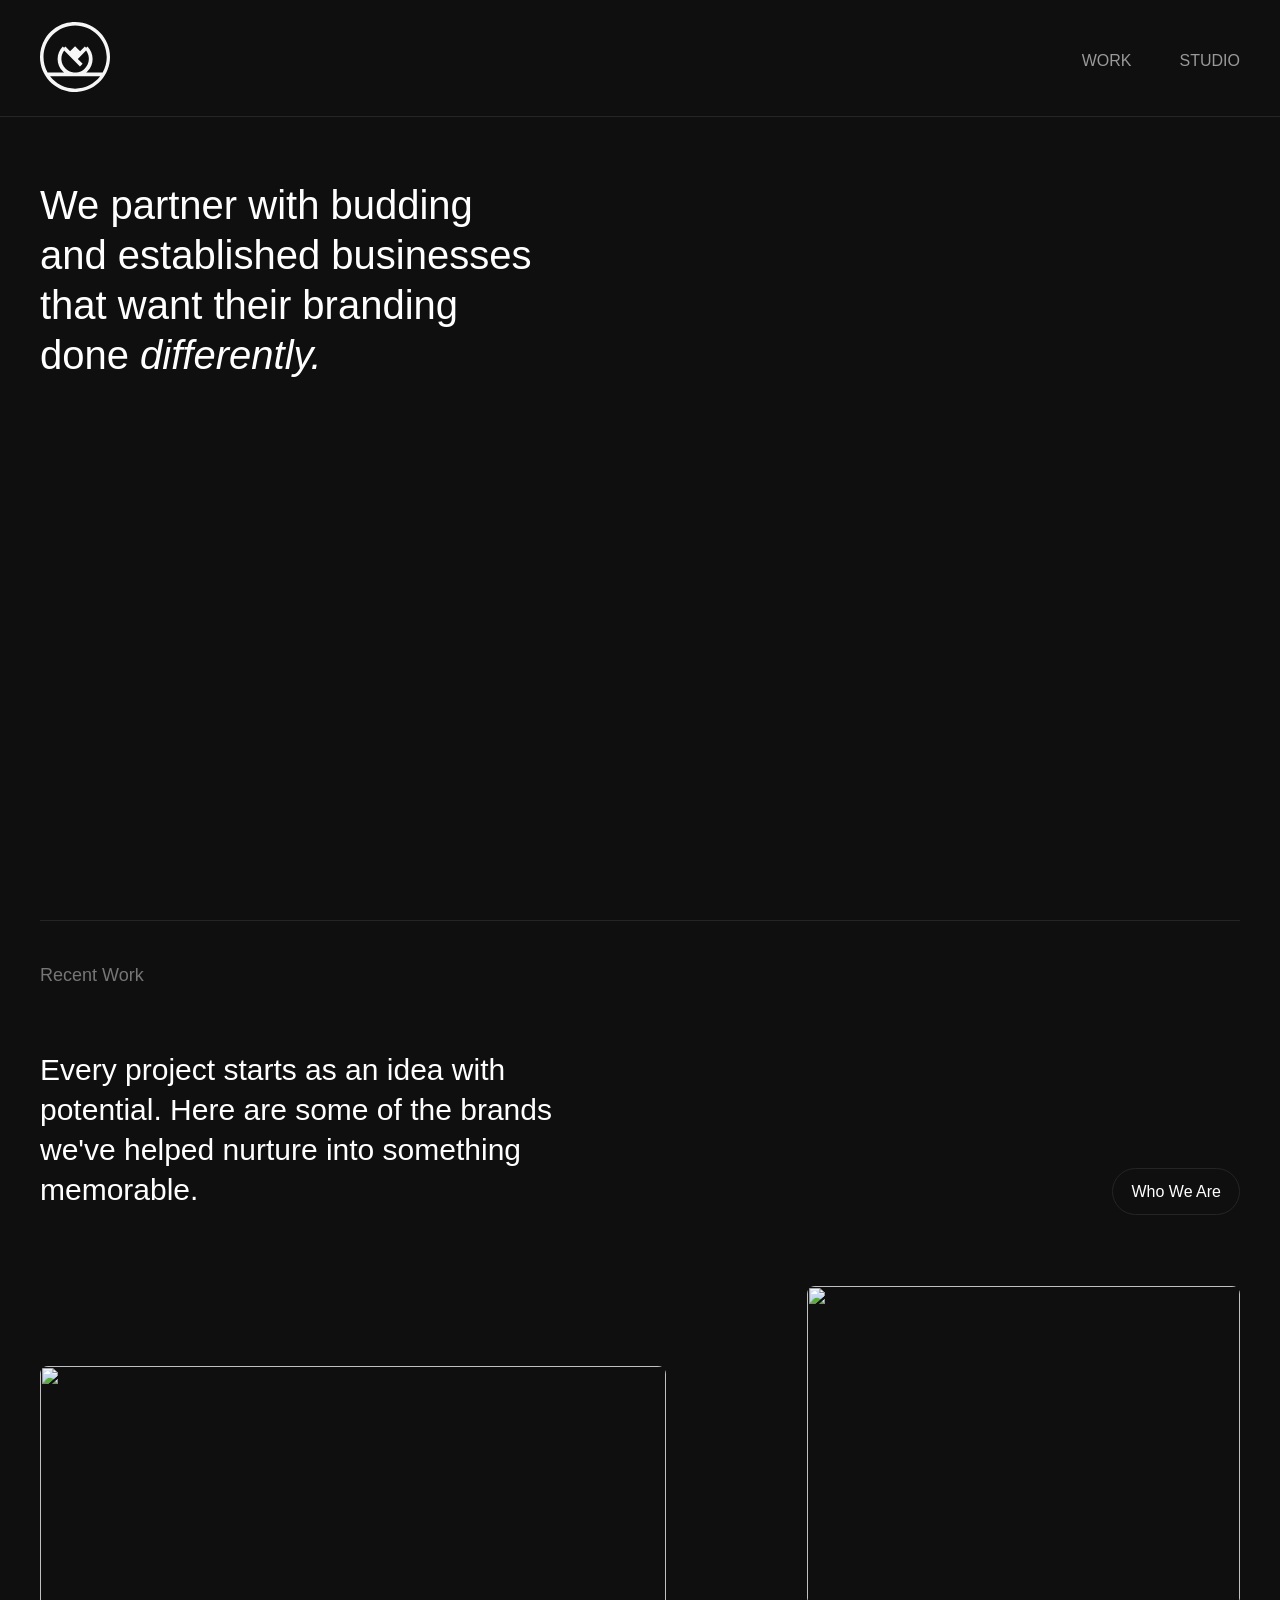
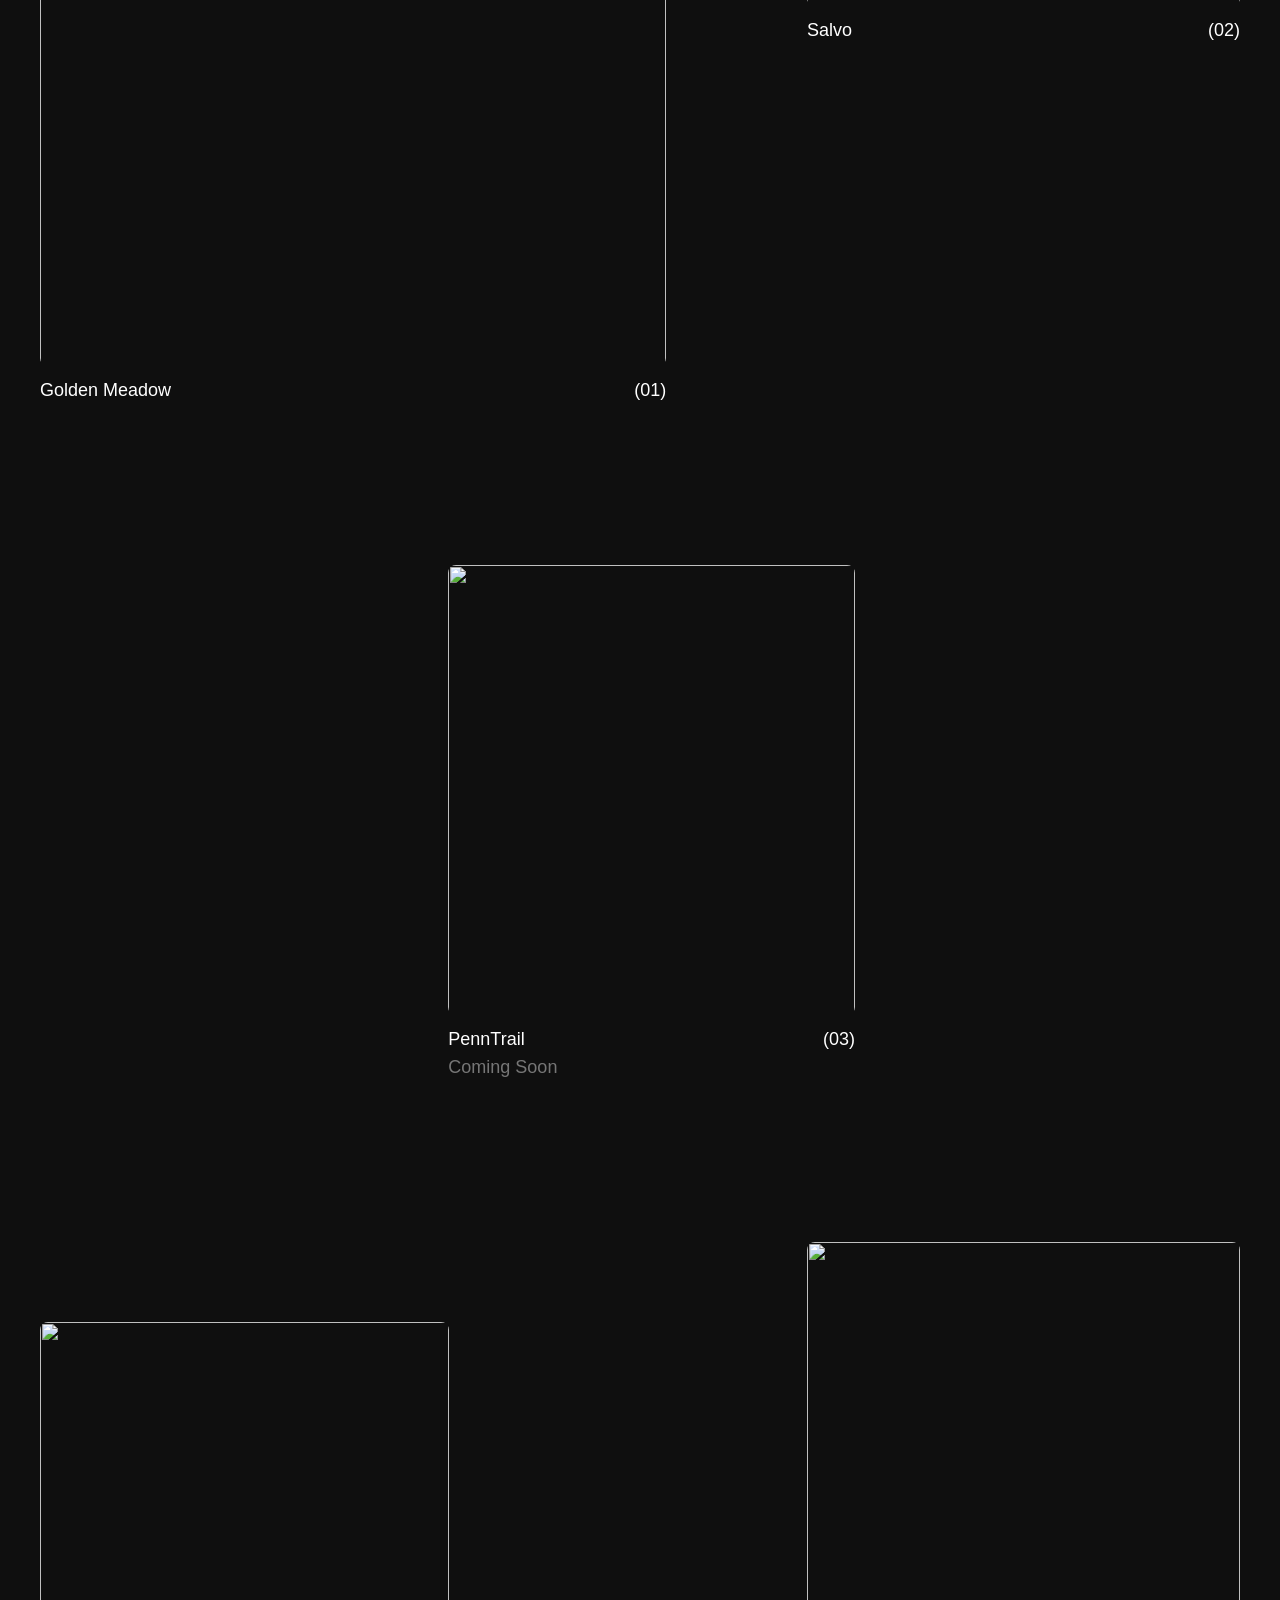
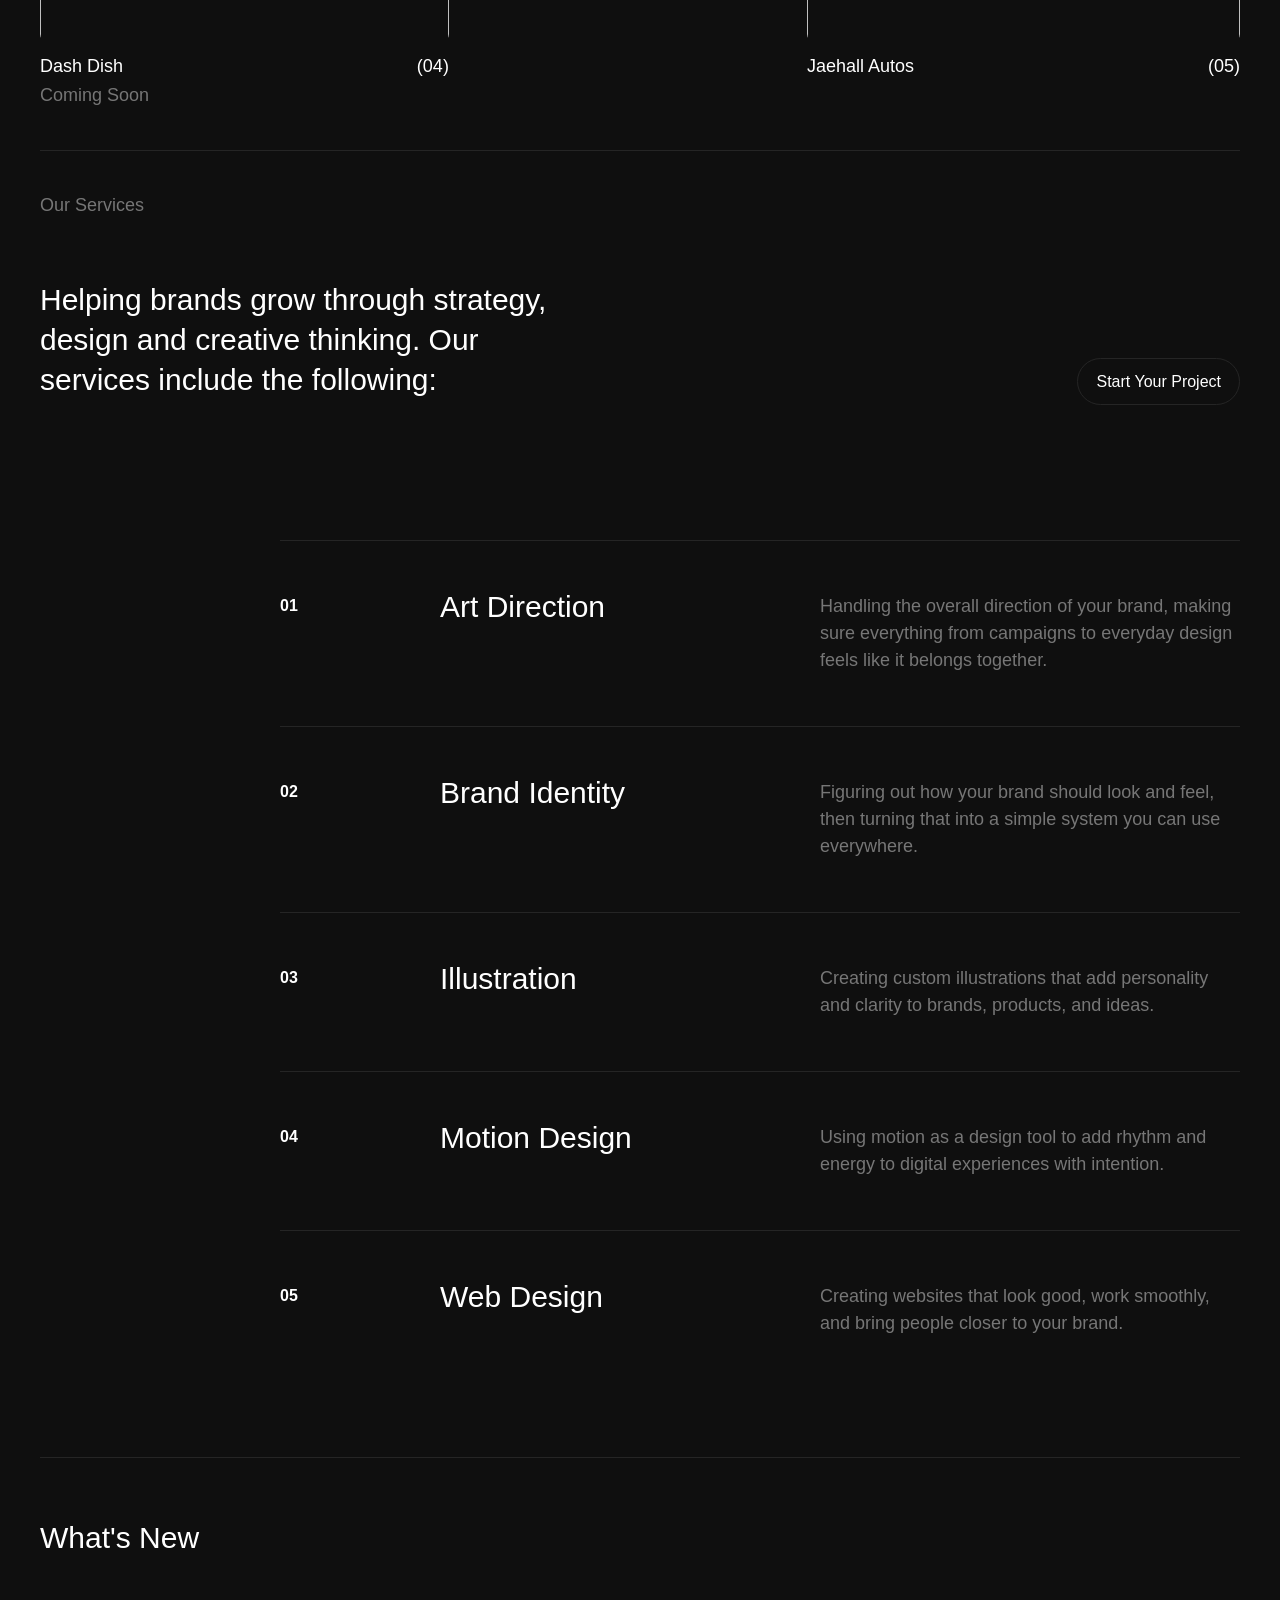
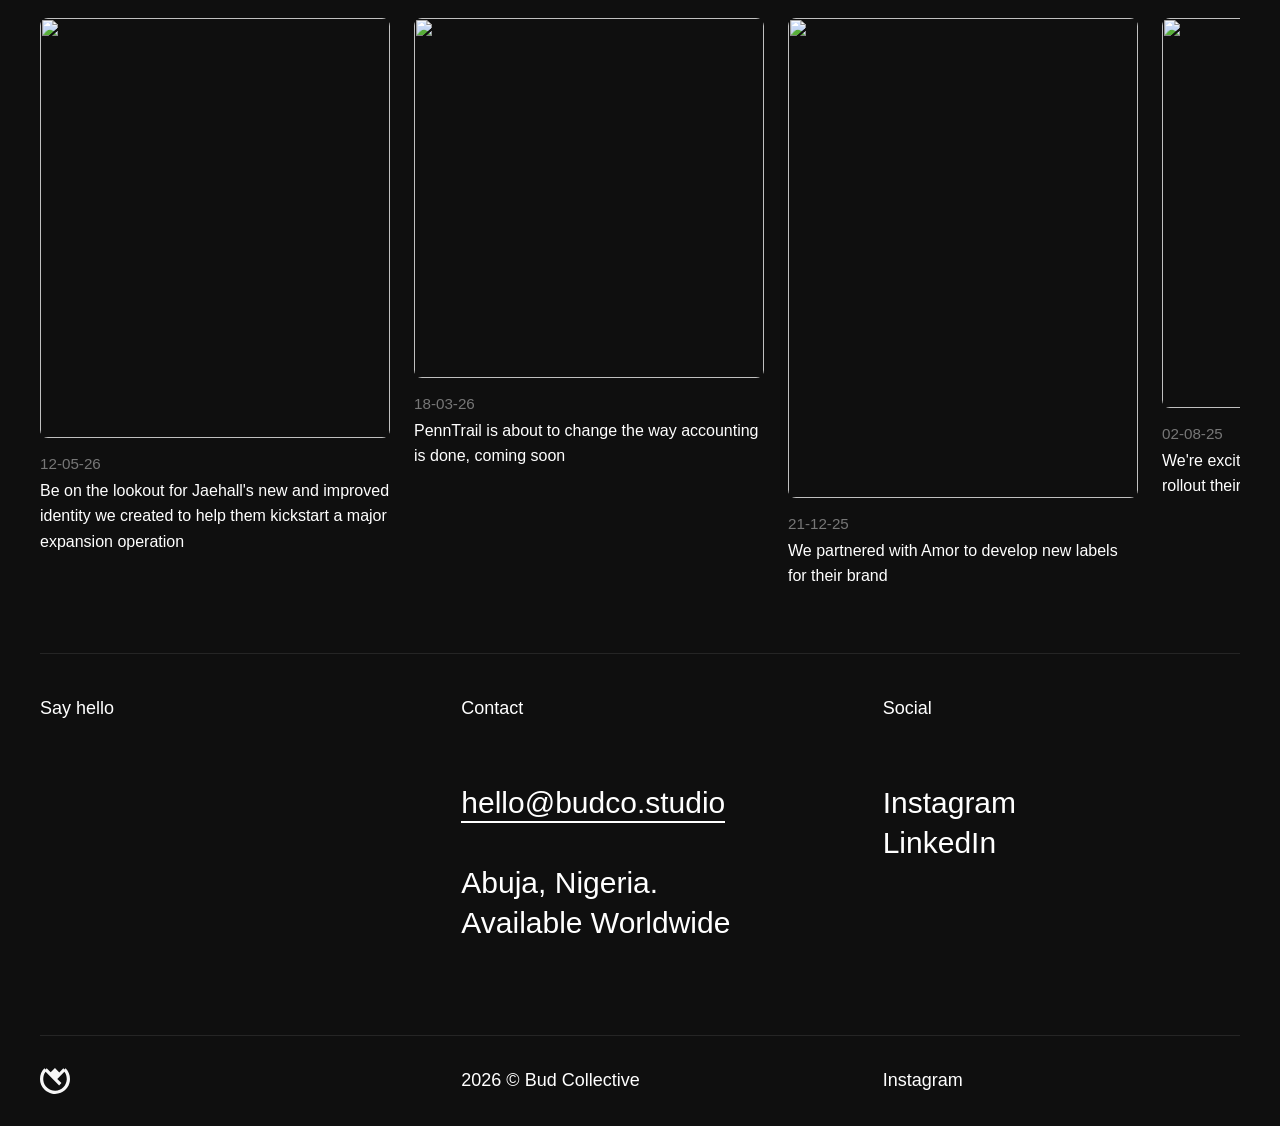
==== index.html @ fcc559c8 "Add files via upload" ====
<!DOCTYPE html>
<html lang="en">
<head>
  <meta charset="UTF-8" />
  <meta name="viewport" content="width=device-width, initial-scale=1.0"/>
  <meta name="description" content="Bud Co.™ – Helping Brands Bloom">
  <title>Bud Co.™ – Helping Brands Bloom</title>
  <link rel="icon" href="budfavicon.png" type="image/png">
  <link rel="stylesheet" href="style.css" />
</head>
<body class="dark-mode">
<div class="cursor">
  <span class="cursor-text"></span>
</div>

  <header>
  <div class="header-container fade-up">
    <a href="https://www.budco.studio" class="logo">
        <img src="budlogo.svg">
    </a>

    <nav class="nav-menu">
      <ul>
      <li><a href="https://www.budco.studio">Work</a></li>
      <li><a href="https://www.budco.studio/studio.html">Studio</a></li>
      <li class="theme"><button id="theme-toggle"></button></li>
      </ul>
    </nav>
  </div>
</header>

  <main class="container">
    <section class="hero">

<div class="hero-left">
<h1>
  <span class="line">We partner with budding</span>
  <span class="line">and established businesses</span>
  <span class="line">that want their branding</span>
  <span class="line">done <i>differently.</i></span>
</h1>
</div>

<div class="hero-right">
  <!--<p>
    Our Work
    <span class="hero-arrow">
      <img src="arrow.svg" alt="">
    </span>
  </p>-->
</div>

</section>

<section>
  <div class="herovideo">
      <video autoplay muted loop playsinline>
        <source src="videos/budwebheader.mp4" type="video/mp4">
      </video>
  </div>
</section>

<section class="divider"></section>

<section class="work">
<div class="workhero">
<div class="work-left">
<p class="subheading">Recent Work</p>
<h2>Every project starts as an idea with potential. Here are some of the brands we've helped nurture into something memorable.</h2>
</div>

<div class="work-right">
<a href="https://www.budco.studio/studio.html" class="btn">Who We Are</a>
</div>
</div>


<div class="portfolio">
  <a href="https://www.budco.studio/goldenmeadow.html" class="project large left">
    <div class="project-media">
    <img src="images/goldenmeadow.png" alt="">
    </div>
    <div class="project-meta">
      <span>Golden Meadow</span>
      <span>(01)</span>
    </div>
  </a>

  <a href="https://www.budco.studio/salvo.html" class="project small right">
    <div class="project-media">
    <img src="images/salvo.png" alt="">
    </div>
    <div class="project-meta">
      <span>Salvo</span>
      <span>(02)</span>
    </div>
  </a>

  <a href="#" class="project medium center">
    <div class="project-media">
    <img src="images/penntrail.png" alt="">
    </div>
    <div class="project-meta">
      <span>PennTrail</span>
      <span>(03)</span>
    </div>
    <div class="comingsoon">
      <span>Coming Soon</span>
    </div>
  </a>

  <a href="#" class="project small left-bottom">
    <div class="project-media">
    <img src="images/dashdish.png" alt="">
    </div>
    <div class="project-meta">
      <span>Dash Dish</span>
      <span>(04)</span>
    </div>
    <div class="comingsoon">
      <span>Coming Soon</span>
    </div>
  </a>

  <a href="https://www.budco.studio/jaehall.html" class="project medium right-bottom">
    <div class="project-media">
    <img src="images/jaehall.png" alt="">
    </div>
    <div class="project-meta">
      <span>Jaehall Autos</span>
      <span>(05)</span>
    </div>
  </a>
</div>

</section>

<section class="divider"></section>

<section>
<div class="serviceshero">
<div class="services-left">
<p class="subheading">Our Services</p>
<h2>Helping brands grow through strategy, design and creative thinking. Our services include the following:</h2>
</div>

<div class="services-right">
<a href="mailto:hello@budco.studio" class="btn">Start Your Project</a>
</div>
</div>

</section>

<section class="services">
    <div class="service-item">
        <div class="service-number">01</div>
        <h3 class="service-title">Art Direction</h3>
        <p class="service-description">
            Handling the overall direction of your brand, making sure everything from campaigns to everyday design feels like it belongs together.
        </p>
    </div>

    <div class="service-item">
        <div class="service-number">02</div>
        <h3 class="service-title">Brand Identity</h3>
        <p class="service-description">
            Figuring out how your brand should look and feel, then turning that into a simple system you can use everywhere.
        </p>
    </div>

    <div class="service-item">
        <div class="service-number">03</div>
        <h3 class="service-title">Illustration</h3>
        <p class="service-description">
            Creating custom illustrations that add personality and clarity to brands, products, and ideas.
        </p>
    </div>

    <div class="service-item">
        <div class="service-number">04</div>
        <h3 class="service-title">Motion Design</h3>
        <p class="service-description">
            Using motion as a design tool to add rhythm
            and energy to digital experiences with intention.
        </p>
    </div>

    <div class="service-item">
        <div class="service-number">05</div>
        <h3 class="service-title">Web Design</h3>
        <p class="service-description">
            Creating websites that look good, work smoothly, and bring people closer to your brand.

        </p>
    </div>
</section>

<section class="divider"></section>

<section class="carousel-section">
    <h2 class="carousel-title">What's New</h2>

    <div class="carousel-wrapper">
        <div class="carousel">

            <div class="carousel-item">
                <img src="images/jaehall.png" alt="">
                <div class="text">
                    <p class="subtitle">12-05-26</p>
                    <p class="title">Be on the lookout for Jaehall's new and improved identity we created to help them kickstart a major expansion operation</p>
                </div>
            </div>

            <div class="carousel-item">
                <img src="images/penntrail.png" alt="">
                <div class="text">
                    <p class="subtitle">18-03-26</p>
                    <p class="title">PennTrail is about to change the way accounting is done, coming soon</p>
                </div>
            </div>

            <div class="carousel-item">
                <img src="images/amor.png" alt="">
                <div class="text">
                    <p class="subtitle">21-12-25</p>
                    <p class="title">We partnered with Amor to develop new labels for their brand</p>
                </div>
            </div>

            <div class="carousel-item">
                <img src="images/dashdish2.png" alt="">
                <div class="text">
                    <p class="subtitle">02-08-25</p>
                    <p class="title">We're excited to partner with Dash Dish and rollout their fasssst new identity</p>
                </div>
            </div>

        </div>
    </div>
</section>

<section class="divider"></section>

<section>
<div class="contact">
<div class="contact-left">
<p class="contactsubheading">Say hello</p>
</div>

<div class="contact-mid">
  <p class="contactsubheading">Contact</p>
<h2> <a href="mailto:hello@budco.studio" class="email">hello@budco.studio</a> <br><br>Abuja, Nigeria.<br>Available Worldwide</h2>
</div>

<div class="contact-right">
  <p class="contactsubheading">Social</p>
<h2><a href="https://www.instagram.com/thebudco">Instagram</a><br><a href="#"> LinkedIn</a></h2>
</div>
</div>

</section>

<section class="footer">
      <div class="footer-left">
      <a href="https://www.budco.studio" class="footerlogo">
        <img src="footerlogo.svg">
      </a>
      </div>

      <div class="footer-mid">
      <p class="links">2026 © Bud Collective</p>
      </div>

      <div class="footer-right">
      <p class="links">
        <a href="https://www.instagram.com/thebudco">Instagram</a>
      </p>
      </div>
</section>

</main>
</body>

<script>
// Momentum scroll
/*
let currentScroll = window.scrollY;
let targetScroll = window.scrollY;
const ease = 0.05;

let isEnabled = false;
let wheelHandler = null;

function isDesktop() {
  return window.innerWidth > 1023;
}

function enableSmoothScroll() {
  if (isEnabled) return;

  isEnabled = true;

  wheelHandler = (e) => {
    e.preventDefault();

    targetScroll += e.deltaY;
    targetScroll = Math.max(
      0,
      Math.min(
        targetScroll,
        document.documentElement.scrollHeight - window.innerHeight
      )
    );
  };

  window.addEventListener("wheel", wheelHandler, { passive: false });

  function animate() {
    currentScroll += (targetScroll - currentScroll) * ease;
    window.scrollTo(0, currentScroll);
    requestAnimationFrame(animate);
  }

  animate();
}

function disableSmoothScroll() {
  if (!isEnabled) return;

  isEnabled = false;

  window.removeEventListener("wheel", wheelHandler);
  wheelHandler = null;

  window.scrollTo(0, window.scrollY);
}

function checkScrollMode() {
  if (isDesktop()) {
    enableSmoothScroll();
  } else {
    disableSmoothScroll();
  }
}

// init after load (important)
window.addEventListener("load", checkScrollMode);
window.addEventListener("resize", checkScrollMode);
*/

// Theme toggle
const toggleButton = document.getElementById('theme-toggle');
const body = document.body;

// Add img and span inside the button
toggleButton.innerHTML = `
  <img id="theme-icon" src="" alt="theme icon" />
  <span id="theme-label"></span>
`;

const icon = document.getElementById('theme-icon');
const label = document.getElementById('theme-label');

// Update button icon and label based on current theme
function updateButtonLabel() {
  if (body.classList.contains('dark-mode')) {
    icon.src = 'dark_mode.svg';
    label.textContent = '';
  } else {
    icon.src = 'light_mode.svg';
    label.textContent = '';
  }
}

// Manual toggle — user takes control
toggleButton.addEventListener('click', () => {
  body.classList.toggle('dark-mode');
  updateButtonLabel();
});

// Initialize on page load
updateButtonLabel();


const cursor = document.querySelector(".cursor");

if (window.innerWidth <= 1023) {
  cursor.style.display = "none";
} else {

// Custom cursor
const cursor = document.querySelector(".cursor");

let mouseX = 0;
let mouseY = 0;
let currentX = 0;
let currentY = 0;

let started = false;

document.addEventListener("mousemove", (e) => {
  mouseX = e.clientX;
  mouseY = e.clientY;

  if (!started) {
    // instantly sync position (no animation jump)
    currentX = mouseX;
    currentY = mouseY;

    cursor.style.left = currentX + "px";
    cursor.style.top = currentY + "px";
    cursor.style.opacity = "1";

    started = true;
    requestAnimationFrame(animateCursor);
  }
});

// smooth follow
function animateCursor() {
  currentX += (mouseX - currentX) * 0.3;
  currentY += (mouseY - currentY) * 0.3;

  cursor.style.left = currentX + "px";
  cursor.style.top = currentY + "px";

  requestAnimationFrame(animateCursor);
}
animateCursor();

const hoverTargets = document.querySelectorAll(".project");
const cursorText = document.querySelector(".cursor-text");

hoverTargets.forEach((el) => {
  el.addEventListener("mouseenter", () => {
    cursor.classList.add("active");

    cursor.style.transform = "translate(-50%, -50%) scale(2.5)";

    if (el.classList.contains("project")) {
      cursorText.textContent = "View";
    } else {
      cursorText.textContent = "";
    }

    cursorText.style.opacity = "1";
    cursorText.style.transform = "scale(1)";
  });

  el.addEventListener("mouseleave", () => {
    cursor.classList.remove("active");
    cursor.style.transform = "translate(-50%, -50%) scale(1)";

    cursorText.style.opacity = "0";
    cursorText.style.transform = "scale(0.8)";
  });
});

const linkHoverTargets = document.querySelectorAll("a, button");

linkHoverTargets.forEach((el) => {
  el.addEventListener("mouseenter", () => {
    cursor.classList.add("link-hover");
  });

  el.addEventListener("mouseleave", () => {
    cursor.classList.remove("link-hover");
  });
});

const carousel = document.querySelector(".carousel");

carousel.addEventListener("mouseenter", () => {
  cursor.classList.add("active");

  cursor.style.transform = "translate(-50%, -50%) scale(2.5)";
  cursorText.textContent = "L/R";

  cursorText.style.opacity = "1";
  cursorText.style.transform = "scale(1)";
});

carousel.addEventListener("mouseleave", () => {
  cursor.classList.remove("active");

  cursor.style.transform = "translate(-50%, -50%) scale(1)";
  cursorText.style.opacity = "0";
  cursorText.style.transform = "scale(0.8)";
});
}

      // Local time
  function updateLocalTime() {
  const options = {
    hour: '2-digit',
    minute: '2-digit',
    hour12: true
  };

  const now = new Date().toLocaleTimeString('en-US', options);

  // Header pill
  const pill = document.getElementById('time-pill');
  if (pill) {
    pill.textContent = now;
  }

  
  // Body text (your original one)
  const local = document.getElementById('local-time');
  if (local) {
    local.textContent = `(${now} UTC+1)`;
  }
}

// Header magic
let lastScrollY = 0;
const header = document.querySelector("header");

function updateHeader() {
  if (currentScroll > lastScrollY && currentScroll > 100) {
    header.classList.add("hide");
  } else {
    header.classList.remove("hide");
  }

  lastScrollY = currentScroll;

  requestAnimationFrame(updateHeader);
}

updateHeader();

// Ticker
const ticker = document.getElementById('cert-ticker');
const items = ticker.querySelectorAll('.ticker-item');
const itemWidth = 350 + 16; // width + gap
const totalWidth = items.length / 2 * itemWidth; // only first set

ticker.style.animation = `scroll ${totalWidth / 50}s linear infinite`; // adjust speed

// Inject keyframes
const style = document.createElement('style');
style.innerHTML = `
@keyframes scroll {
  0% { transform: translateX(0); }
  100% { transform: translateX(-${totalWidth}px); }
}`;
document.head.appendChild(style);


// Carousel
const slider = document.querySelector(".carousel");

let isDown = false;
let startX;
let scrollLeft;

slider.addEventListener("mousedown", (e) => {
    isDown = true;
    slider.classList.add("dragging");

    startX = e.pageX - slider.offsetLeft;
    scrollLeft = slider.scrollLeft;
});

slider.addEventListener("mouseleave", () => {
    isDown = false;
    slider.classList.remove("dragging");
});

slider.addEventListener("mouseup", () => {
    isDown = false;
    slider.classList.remove("dragging");
});

slider.addEventListener("mousemove", (e) => {
    if (!isDown) return;

    e.preventDefault();

    const x = e.pageX - slider.offsetLeft;
    const walk = (x - startX) * 1.5;

    slider.scrollLeft = scrollLeft - walk;
});
  </script>

</body>
</html>
---- style.css ----
/* Reset */
* {
  margin: 0;
  padding: 0;
  box-sizing: border-box;
}

html {
  scroll-behavior: auto !important;
}

/* Theme variables */
body {
  --bg: #fff;
  --cursorbg: #000;
  --text-primary: #111;
  --text-secondary: #777;
  --link: #111;
  --border: #ccc;
  --borderticker: #e3e3e3;
  --backgroundticker: #f6f6f6;
  --headerbg: #dedede;

  font-family: "Inter", sans-serif;
  background: var(--bg);
  color: var(--text-primary);
  line-height: 1.6;
  transition: background 0.3s, color 0.3s;

  margin-top: 180px;
  padding: 0 2.5rem;
  max-width: 1440px;
  margin-left: auto;
  margin-right: auto;
}

/* Dark mode overrides */
body.dark-mode {
  --bg: #0f0f0f;
  --cursorbg: #fff;
  --text-primary: #fff;
  --text-secondary: #767676;
  --link: #fff;
  --border: #252525;
  --borderticker: #303030;
  --backgroundticker: #202020;
  --headerbg: #000000;
}

@media (max-width: 767px) {
  body {
    margin-top: 150px;
  }
}

/* Header */
header {
  background-color: var(--bg);
  padding-top: 1.4rem;
  padding-bottom: 1rem;
  border-bottom: 1px solid var(--border);
  position: fixed;
  top: 0;
  left: 0;
  width: 100%;
  z-index: 1000;

  transition: transform 0.3s ease;
}

.header-container {
  display: flex;
  justify-content: space-between;
  align-items: center;
  max-width: 1440px;
  margin: 0 auto;
  padding-left: 2.5rem;
  padding-right: 2.5rem;
}

/* Hidden state (scrolling down) */
header.hide {
  transform: translateY(-100%);
}

/* Logo */
.logo img{
  min-width: 70px;
  max-width: 70px;
}

.header-container {
  display: flex;
  justify-content: space-between;
  align-items: center;
  max-width: 1440px;
  margin: 0 auto;
  padding-left: 2.5rem;
  padding-right: 2.5rem;
}

/* Container for the logo reveal */
.logo {
  position: relative;
  display: inline-block;
  overflow: hidden; /* hide the "cover rectangle" */
}

/* Responsive Header */
@media (max-width: 1023px) {
.logo img{
  min-width: 50px;
  max-width: 50px;
}

.header-container {
  padding-left: 1.5rem;
  padding-right: 1.5rem;
}
}

@media (max-width: 767px) {
header {
  padding-top: 1rem;
  padding-bottom: 0.6rem;
}
}

/* Desktop nav */
.nav-menu ul {
  list-style: none;
  display: flex;
  gap: 3rem;
  font-size: 1rem;
}

.nav-menu a {
  font-family: "Inter", sans-serif;
  font-weight: 400;
  color: #999999;
  text-decoration: none;
  pointer-events: auto;
  transition: opacity 0.2s ease;
  text-transform: uppercase;
}

.nav-menu a:hover {
  color: #FFFFFF;
}

.nav-menu .active {
  color: #FFFFFF;
}

@media (max-width: 1023px) {
  .nav-menu ul {
    gap: 1.5rem;
    font-size: 0.9rem;
  }

  .nav-menu a {
    font-size: 0.85rem;
  }
}

  .theme {
    display: none;
  }
  
#theme-toggle {
  background: none;
  border: none;
  cursor: pointer;
  font-size: 14px;
  color: var(--text-primary);
  margin-right: 8px;
}

#theme-toggle img {
  width: 16px;
  height: 16px;
  display: inline-block;
  margin-bottom: -3px;
}

.cursor {
  opacity: 0;
  width: 18px;
  height: 18px;
  background: var(--text-primary); /* FILLS the circle */
  border: none; /* removes hollow outline */

  display: flex;
  align-items: center;
  justify-content: center;
  font-size: 10px;
  font-weight: 500;
  color: var(--bg);
  text-transform: uppercase;
  letter-spacing: 1px;

  border-radius: 50%;
  position: fixed;
  top: 0;
  left: 0;
  pointer-events: none;
  transform: translate(-50%, -50%);
  z-index: 99999;

  mix-blend-mode: difference;

  transition: width 0.5s cubic-bezier(0.22, 1, 0.36, 1),
            height 0.5s cubic-bezier(0.22, 1, 0.36, 1),
            border-radius 0.5s cubic-bezier(0.22, 1, 0.36, 1),
            background 0.2s ease;
}

.cursor {
  display: flex;
  align-items: center;
  justify-content: center;
  font-size: 6px;
  font-weight: 500;
  color: var(--bg);
  text-transform: uppercase;
  letter-spacing: 1px;
}

.cursor-text {
  opacity: 0;
  transform: scale(0.8);
  transition: 0.2s ease;
  white-space: nowrap;
}

.cursor.link-hover {
  width: 35px;
  height: 35px;
  transform: translate(-50%, -50%) scale(1);
  background: var(--cursorbg);
  mix-blend-mode: difference;
  transition: width 0.4s cubic-bezier(0.22, 1, 0.36, 1),
              height 0.4s cubic-bezier(0.22, 1, 0.36, 1);
}

/* when active */
.cursor.active {
  width: 30px;
  height: 30px;
  border-radius: 999px;
  background: #fff;
  mix-blend-mode: normal;
}

@media (max-width: 1023px) {
  .cursor {
    display: none !important;
  }

  html,
  body,
  * {
    cursor: auto !important;
  }
}

.hero {
  display: flex;
  justify-content: space-between;
  align-items: flex-end;
  overflow: hidden;
}

.hero-left {
  display: flex;
  flex-direction: column;
  justify-content: flex-end;
}

.hero-right {
  display: flex;
  align-items: flex-end;
}

.hero .line {
  font-family: "Inter", sans-serif;
  font-weight: 500;
  font-size: 40px;
  line-height: 50px;
  letter-spacing: -2%;
  display: block;
  transform: translateY(100%);
  opacity: 0;
  animation: rise 0.9s cubic-bezier(0.2, 0.8, 0.2, 1) forwards;
}

.hero-right p {
  margin: 0;
  display: flex;
  align-items: center;
  gap: 8px;
  font-size: 18px;
  color: var(--text-primary);
}

.hero-arrow img {
  width: 20px;
  height: 20px;
  display: block;
}

@keyframes rise {
  from {
    transform: translateY(100%);
    opacity: 0;
  }
  to {
    transform: translateY(0);
    opacity: 1;
  }
}

.hero .line:nth-child(1) { animation-delay: 0.05s; }
.hero .line:nth-child(2) { animation-delay: 0.2s; }
.hero .line:nth-child(3) { animation-delay: 0.35s; }
.hero .line:nth-child(4) { animation-delay: 0.5s; }

.divider {
  border-bottom: 1px solid var(--border);
  margin: 40px 0;
}

.subheading {
  color: var(--text-secondary);
  font-size: 18px;
}

.contactsubheading {
  color: var(--text-primary);
  font-size: 18px;
}

/* Links */
.links {
  display: flex;
  margin-top: 24px;
  gap: 10px;
}

a {
  color: var(--link);
  text-decoration: none;
  transition: 0.2s ease;
}

a:hover {
  border-color: var(--link);
}

h2 {
  margin-top: 60px;
  margin-bottom: 60px;
  font-weight: 400;
  font-size: 30px;
  padding-right: 40%;
  line-height: 40px;
}

.email {
  padding-bottom: 2px;
  border-bottom: 2px solid var(--text-primary);
}

@media (max-width: 1023px) {
h2 {
  font-size: 28px;
  line-height: 38px;
}
}

/* Responsive */
@media (max-width: 1023px) {

  body {
    padding: 0 1.5rem;
  }

  .header {
    padding-left: 20px;
    padding-right: 20px;
  }

  .hero {
  align-items: flex-start;
  flex-direction: column;
  }

  .hero .line {
  font-weight: 400;
  font-size: 28px;
  line-height: 38px;
  letter-spacing: -2%;
}

  .hero-left {
    align-items: flex-start;
    text-align: left;
  }

  .hero h1 {
    text-align: left;
  }

.hero-right {
  justify-content: flex-start; /* pushes it left */
  align-items: flex-start;
  width: 100%;
}

.hero-right p {
  margin-top: 60px;
}

  .herovideo {
    gap: 16px;
  }

  .project-item {
    width: 100% !important;
  }

  .project-item img {
    width: 100%;
    height: auto;
  }

  .project {
  display: block;
  overflow: hidden;
  border-radius: 8px;
}

  .footer .links {
    font-size: 16px !important;
    gap: 7px;
  }

}

.herovideo {
  margin-top: 80px;
  display: flex;
  gap: 24px;
  flex-wrap: wrap;
  justify-content: flex-end;
}

.herovideo video {
  width: 70%;
  height: auto;
  display: block;
  object-fit: cover;
  border-radius: 8px;
  margin-left: 0;
}

@media (max-width: 767px) {
  .herovideo {
    justify-content: center;
  }

  .herovideo video {
    width: 100%;
  }
}

.btn {
  padding: 10px 18px;
  border: 1px solid var(--border);
  border-radius: 999px;

  color: var(--text-primary);
  text-decoration: none;
}

.btn:hover {
  border-color: var(--text-primary);
}

.workhero {
  display: flex;
  justify-content: space-between;
  gap: 4rem;
  margin-top: 2rem;
  align-items: flex-end;
}

.work-left {
  flex: 1;
  max-width: 75%;
  display: flex;
  flex-direction: column;
  justify-content: flex-end;
}

.work-right {
  display: flex;
  align-items: flex-end;
  padding-bottom: 3.4rem; /* tweak this if needed */
}

@media (max-width: 1023px) {
  .workhero {
    flex-direction: column;
    align-items: flex-start;
    gap: 1.5rem;
  }

  .work-left {
    max-width: 100%;
  }

  .work-right {
    align-items: flex-start;
    padding-bottom: 0;
  }

  h2 {
    padding-right: 0;
    margin-bottom: 0;
  }

  .btn {
    display: none;
  }
}

.portfolio {
  display: grid;
  gap: 2rem;
  margin-top: 6rem;
}

.project-media {
  overflow: hidden;
  border-radius: 8px;
  position: relative;
  width: 100%;
  height: 260px;
}

/* FIX: use absolute fill instead of % height */
.project-media img {
  position: absolute;
  inset: 0;

  width: 100%;
  height: 110%;
  object-fit: cover;

  transform: translateY(0);
  transition: transform 0.9s cubic-bezier(0.22, 1, 0.36, 1);
  will-change: transform;
}

.project:hover .project-media img {
  transform: translateY(-10px);
}

/* Placement */

.large {
  grid-column: 1 / span 6;
}

.small.right {
  grid-column: 8 / span 4;
  margin-top: -5rem;
}

.medium.center {
  grid-column: 4 / span 4;
  margin-top: 8rem;
  margin-left: 5rem;
  margin-right: -5rem;
}

.left-bottom {
  grid-column: 1 / span 4;
  margin-top: 13rem;
}

.right-bottom {
  grid-column: 8 / span 4;
  margin-top: 8rem;
}

.large .project-media {
  height: 600px;
}

.medium.center .project-media {
  height: 450px;
}

.small.right .project-media {
  height: 320px;
}

.left-bottom .project-media {
  height: 320px;
}

.right-bottom .project-media {
  height: 400px;
}

@media (min-width: 768px) and (max-width: 1023px) {

.medium.center {
  margin-top: 6rem;
}

.left-bottom {
  margin-top: 11rem;
}

.right-bottom {
  margin-top: 6rem;
}

.large .project-media {
  height: 410px;
}

.medium.center .project-media {
  height: 310px;
}

.small.right .project-media {
  height: 220px;
}

.left-bottom .project-media {
  height: 220px;
}

.right-bottom .project-media {
  height: 275px;
}
}

@media (max-width: 767px) {
  .portfolio {
    display: flex;
    flex-direction: column;
    gap: 2.5rem;
  }

  .large,
  .small.right,
  .medium.center,
  .left-bottom,
  .right-bottom {
    grid-column: auto;
    margin-top: 0;
    margin-left: 0;
    margin-right: 0;
    width: 100%;
  }

    .project-media,
  .large .project-media,
  .small.right .project-media,
  .medium.center .project-media,
  .left-bottom .project-media,
  .right-bottom .project-media {
    height: 320px;
  }

  .portfolio {
  margin-top: 3rem;
}
}

.project-meta {
  display: grid;
  grid-template-columns: 1fr auto;
  align-items: center;
  width: 100%;
  margin-top: 10px;
  font-size: 18px;
}

.comingsoon {
  color: var(--text-secondary);
  font-size: 18px;
}

.serviceshero {
  display: flex;
  justify-content: space-between;
  gap: 4rem;
  margin-top: 2rem;
  align-items: flex-end;
}

.services-left {
  flex: 1;
  max-width: 75%;
  display: flex;
  flex-direction: column;
  justify-content: flex-end;
}

.services-right {
  display: flex;
  align-items: flex-end;
  padding-bottom: 3.4rem; /* tweak this if needed */
}

.services {
    min-width: 80%;
    max-width: 80%;
    margin-left: auto;
    padding: 80px 0;
}

.service-item {
    display: grid;
    grid-template-columns: 120px 1fr 420px;
    align-items: start;
    gap: 40px;
    padding: 52px 0;
    border-top: 1px solid var(--border);
}

.service-item:last-child {
    border-bottom: 0px solid var(--border);
    padding-bottom: 0;
}

.service-number {
    font-size: 1rem;
    font-weight: 600;
    color: var(--text-primary);
}

.service-title {
    font-size: 30px;
    font-weight: 400;
    color: var(--text-primary);
    margin-top: -10px;
}

.service-description {
    font-size: 18px;
    line-height: 1.5;
    color: var(--text-secondary);
    max-width: 420px;
}

@media (max-width: 1023px) {
    .serviceshero {
    flex-direction: column;
    align-items: flex-start;
    gap: 1.5rem;
  }

  .services-left {
    width: 100%;
    max-width: 100%;
  }

  .services-right {
    display: none;
  }

  h2 {
    padding-right: 0;
  }

  .services-left {
  max-width: 100%;
  }

  .service-number {
  display: none;
}

.service-title {
    font-size: 28px;
}

.services {
    min-width: 100%;
    max-width: 100%;
}

  .service-item {
    grid-template-columns: unset;
    display: flex;
    flex-direction: column;
    gap: 8px;
  }
}

.carousel {
    display: flex;
    gap: 24px;
    overflow-x: auto;
    scroll-snap-type: x mandatory;
    cursor: grab;
    scrollbar-width: none;
    -ms-overflow-style: none;
    scroll-behavior: smooth;
    padding-bottom: 20px;
}

.carousel::-webkit-scrollbar {
    display: none;
}

.carousel.dragging {
    cursor: grabbing;
    scroll-behavior: auto;
}

.carousel-item {
    flex: 0 0 350px;
    scroll-snap-align: start;
    user-select: none;
}

.carousel-item img {
    width: 100%;
    display: block;
    object-fit: cover;
    border-radius: 8px;
}

/* Different image heights */
.carousel-item:nth-child(1) img {
    height: 420px;
}

.carousel-item:nth-child(2) img {
    height: 360px;
}

.carousel-item:nth-child(3) img {
    height: 480px;
}

.carousel-item:nth-child(4) img {
    height: 390px;
}

.carousel-item:nth-child(5) img {
    height: 450px;
}

.text {
    margin-top: 14px;
}

.title {
    font-size: 16px;
    font-weight: 400;
    margin-bottom: 4px;
}

.subtitle {
    color: #777;
    font-size: 0.95rem;
    padding-bottom: 2px;
}

@media (max-width: 1023px) {
.carousel-title {
  padding-bottom: 40px;
}
}

@media (max-width: 767px) {
    .carousel-item {
        flex: 0 0 80%;
    }

.carousel-item:nth-child(1) img {
    height: 320px;
}

.carousel-item:nth-child(2) img {
    height: 260px;
}

.carousel-item:nth-child(3) img {
    height: 380px;
}

.carousel-item:nth-child(4) img {
    height: 290px;
}

.carousel-item:nth-child(5) img {
    height: 350px;
}
}

.contact {
  display: flex;
  justify-content: space-between;
  gap: 4rem;
  margin-top: 2rem;
  align-items: flex-start;
}

.contact-left {
  flex: 1;
  display: flex;
  flex-direction: column;
  justify-content: flex-start;
}

.contact-mid {
  flex: 1;
  display: flex;
  flex-direction: column;
  align-items: flex-start;
}

.contact-right {
  flex: 1;
  display: flex;
  flex-direction: column;
  align-items: flex-start;
}

@media (max-width: 1023px) {
  .contact {
    flex-direction: column;
    gap: 4rem;
    align-items: flex-start;
    margin-bottom: 2rem;
  }

  .contact h2 {
    margin-top: 0;
  }
}

.footer {
  border-top: 1px solid var(--border);
  margin-top: 60px;
  padding-top: 30px;
  padding-bottom: 30px;
  display: flex;
  justify-content: space-between;
  gap: 4rem;
  margin-top: 2rem;
  align-items: flex-start;
}

.footer-left {
  flex: 1;
  display: flex;
  flex-direction: column;
  justify-content: flex-start;
}

.footer-mid {
  flex: 1;
  display: flex;
  flex-direction: column;
  align-items: flex-start;
}

.footer-right {
  flex: 1;
  display: flex;
  flex-direction: column;
  align-items: flex-start;
}

.footer p {
  margin: 0;
  font-size: 18px;
}

.footerlogo img {
  width: 30px;
  height: 30px;
  display: block;
}

@media (max-width: 1023px) {
  .footer {
    gap: 0;
  }

    .footer-mid {
    align-items: flex-end;
    text-align: right;
  }

  .footer-right {
    align-items: flex-end;
    text-align: right;
    display: none;
  }

    .footer-mid p {
    white-space: nowrap;
  }

  .footerlogo img {
    margin-top: -4px;
  }
}

html, body, * {
  cursor: none !important;
}

/* Get Inter Font */
@import url("https://rsms.me/inter/inter.css");
html {
  font-family: "Inter", sans-serif;
}
@supports (font-variation-settings: normal) {
  html {
    font-family: "Inter var experimental", sans-serif;
  }
}

:root {
  --rotator-font-size: 40px;
  --rotator-line-height: 1.2;
  --num-words: 6; /* Updated to include the extra "trust" */
  --animation-duration: 8s; /* Adjusted duration for the additional word */
}

.rotating-text {
  font-size: var(--rotator-font-size);
  line-height: var(--rotator-line-height);
  font-weight: 400;
}

.window {
  display: inline-block;
  overflow: hidden;
  flex-grow: 1; /* Allows .window to grow and take up remaining space */
  height: calc(var(--rotator-font-size) * var(--rotator-line-height));
  vertical-align: bottom;
}

.window-inner {
  display: inline-block;
  animation: scroll-text var(--animation-duration) ease-in-out infinite;
  color: var(--text-primary);
}
.window span {
  display: block;
}

@keyframes scroll-text {
  0% {
    transform: translateY(0%); /* trust */
  }
  16.66% {
    transform: translateY(calc(-16.66%)); /* loyalty */
  }
  33.33% {
    transform: translateY(calc(-33.33%)); /* respect */
  }
  50% {
    transform: translateY(calc(-50%)); /* value */
  }
  66.66% {
    transform: translateY(calc(-66.66%)); /* referrals */
  }
  83.33% {
    transform: translateY(calc(-83.33%)); /* trust (at the end) */
  }
  100% {
    transform: translateY(calc(-83.33%)); /* trust (at the end) */
  }
}

.rotatorcontainer {
  width: 100%;
  max-width: 60rem;
  margin-left: auto;
  margin-right: auto;
}

.nowrap {
  white-space: nowrap;
}

.about-arrow img {
  width: 20px;
  height: 20px;
  display: block;
  transform: rotate(-135deg);
}

.whowearehero {
  display: flex;
  justify-content: space-between;
  gap: 4rem;
  margin-top: 2rem;
  align-items: flex-end;
}

.whoweare-left {
  flex: 1;
  max-width: 100%;
  display: flex;
  flex-direction: column;
  justify-content: flex-end;
}

.whoweare-right {
  display: flex;
  align-items: flex-end;
}

.whoweare-right img {
  width: 300px;
}

.whoweare-description {
    font-size: 20px;
    line-height: 1.5;
    color: var(--text-secondary);
    max-width: 500px;
    margin-top: -30px;
}

@media (max-width: 1023px) {
  .whowearehero {
    flex-direction: column;
    align-items: flex-start;
    gap: 2rem;
  }

  .whoweare-left,
  .whoweare-right {
    width: 100%;
  }

  .whoweare-left h2 {
    margin-bottom: 40px;
  }

    .whoweare-right {
    width: 100%;
    display: flex;
    justify-content: center;
  }

  .whoweare-right img {
    width: 95%;
    padding-top: 20px;
  }

  .whoweare-description {
    max-width: 100%;
    margin-top: 0;
  }
}

.hero .aline {
  font-family: "Inter", sans-serif;
  font-weight: 400;
  font-size: 40px;
  line-height: 50px;
  letter-spacing: -2%;
  display: block;
  transform: translateY(100%);
  opacity: 0;
  animation: rise 0.9s cubic-bezier(0.2, 0.8, 0.2, 1) forwards;
}

.contact h2 {
  padding-right: 0%;
}

.project-grid {
  display: grid;
  grid-template-columns: 1fr 1.2fr;
  gap: 8rem;
  align-items: start;
}

.projectpageproject-meta {
  display: flex;
  flex-direction: column;
  align-items: flex-start;
  margin-top: 10px;
}

.projectpageproject-meta h1 {
  font-size: 40px;
  font-weight: 500;
  margin-bottom: 1rem;
  line-height: 1.1;
}

.project-tags {
  display: flex;
  gap: 0.75rem;
  flex-wrap: wrap;
}

.project-tags span {
  border: 1px solid var(--border);
  border-radius: 999px;
  padding: 10px 18px;
  font-size: 16px;
  color: var(--text-primary);
}

.project-description {
  font-size: 24px;
  line-height: 34px;
  font-weight: 400;
  max-width: 800px;
  margin-top: 10px;
  margin-bottom: 5rem;
  color: var(--text-primary);
}

.project-details {
  border-top: 1px solid rgba(255,255,255,0.08);
}

.detail-row {
  display: grid;
  grid-template-columns: 180px 1fr;
  padding: 1rem 0;
  border-bottom: 1px solid rgba(255,255,255,0.08);
}

.label {
  color: rgba(255,255,255,0.75);
  font-size: 1rem;
}

.value {
  color: #fff;
  font-size: 1rem;
  line-height: 1.6;
}

@media (max-width: 1023px) {
  .project-grid {
    grid-template-columns: 1fr;
    gap: 2rem;
  }

  .detail-row {
    grid-template-columns: 120px 1fr;
  }

  .project-tags span {
  font-size: 14px;
  }

  .project-description {
  margin-bottom: 2rem;
}

  .project-tags {
  display: none !important;
  }

  .projectpageproject-meta h1 {
  margin-bottom: 0 !important;
  }

}

/* Gallery rows */
.project-gallery {
  margin-top: 4rem;
  display: flex;
  flex-direction: column;
  gap: 2rem;
  margin-bottom: 4rem;
}

.gallery-row.single img {
  width: 100%;
  display: block;
  object-fit: cover;
}

.gallery-row.double {
  display: flex;
  flex-direction: row;
  gap: 2rem;
}

.gallery-row.double-hero {
  display: flex;
  margin-top: 2rem;
  margin-bottom: 3rem;
}

.gallery-row.double img {
  width: calc(50% - 1rem); /* half width minus half the gap */
  display: block;
  object-fit: cover;
}

.gallery-row.double div {
  width: calc(50% - 1rem); /* half width minus half the gap */
  display: block;
  object-fit: cover;
}

/* Responsive gallery */
@media (max-width: 1023px) {
  .gallery-row.double img {
  width: calc(50% - 0.5rem); /* half width minus half the gap */
  }
    
  .gallery-row.double div {
    width: 100%;
  }

  .project-gallery {
  gap: 1rem;
  }

  .gallery-row.double {
  gap: 1rem;
  }

  .gallery-row.double-hero {
    flex-direction: column;
    gap: 2rem;
  }
}

.gobackhome {
  display: flex;
  align-items: flex-end;
  padding-bottom: 3.4rem; /* tweak this if needed */
}

.projectnav {
  display: flex;
  justify-content: space-between;
  gap: 4rem;
  margin-top: 2rem;
  align-items: flex-end;
}

@media (max-width: 1023px) {
  .projectnav .btn {
    display: inline-flex;
  }
}
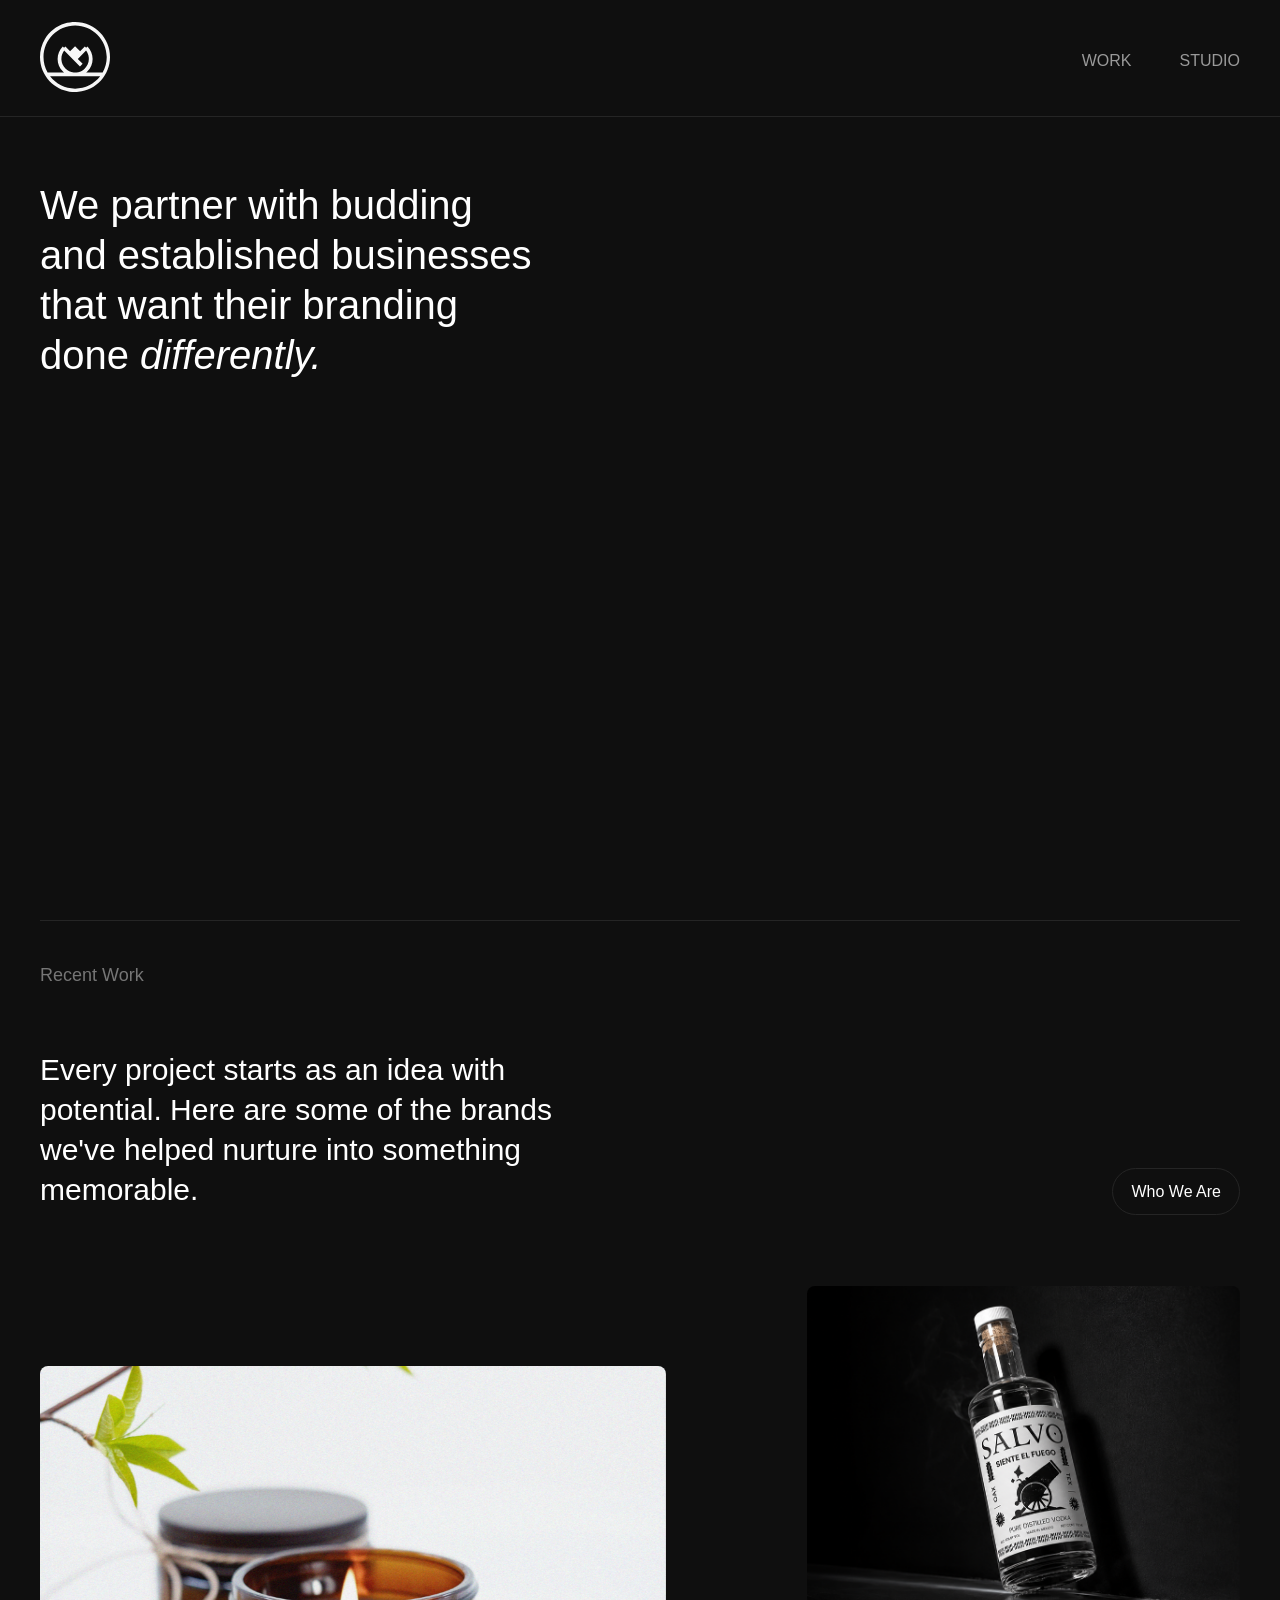
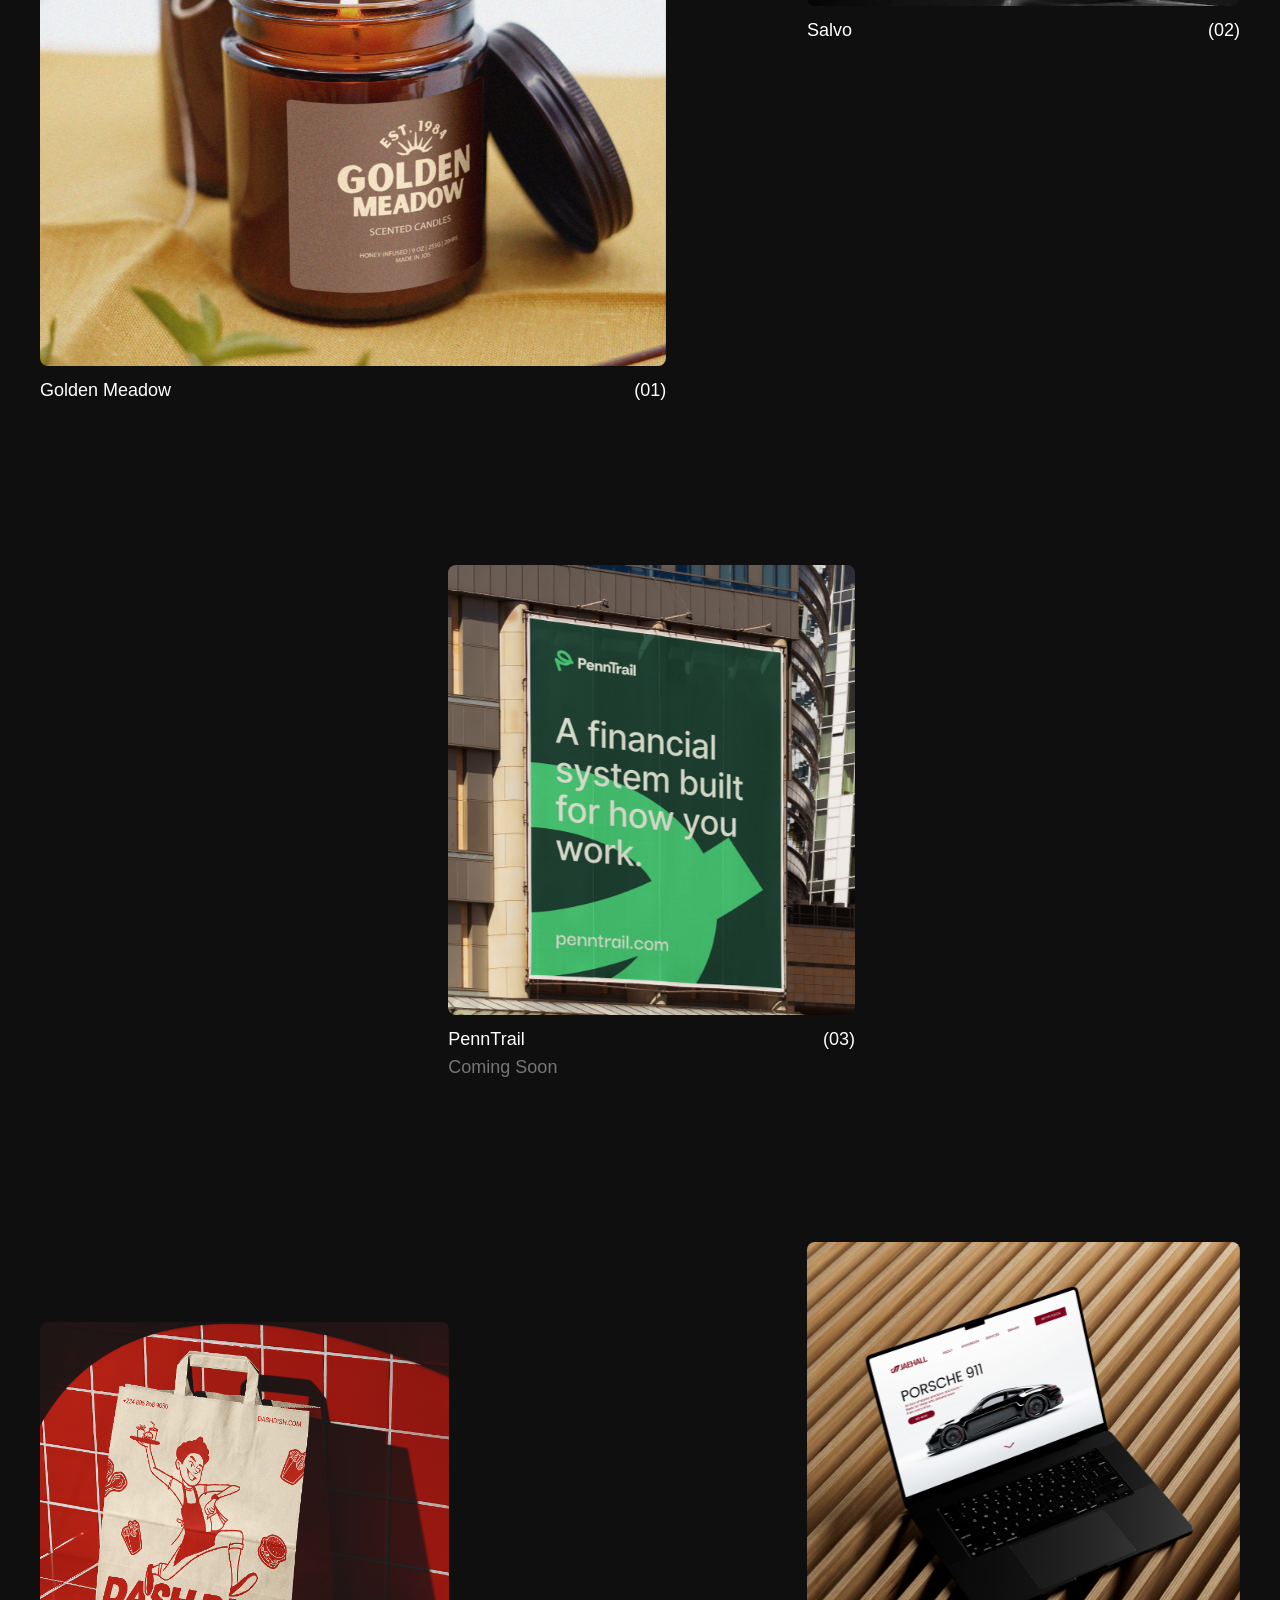
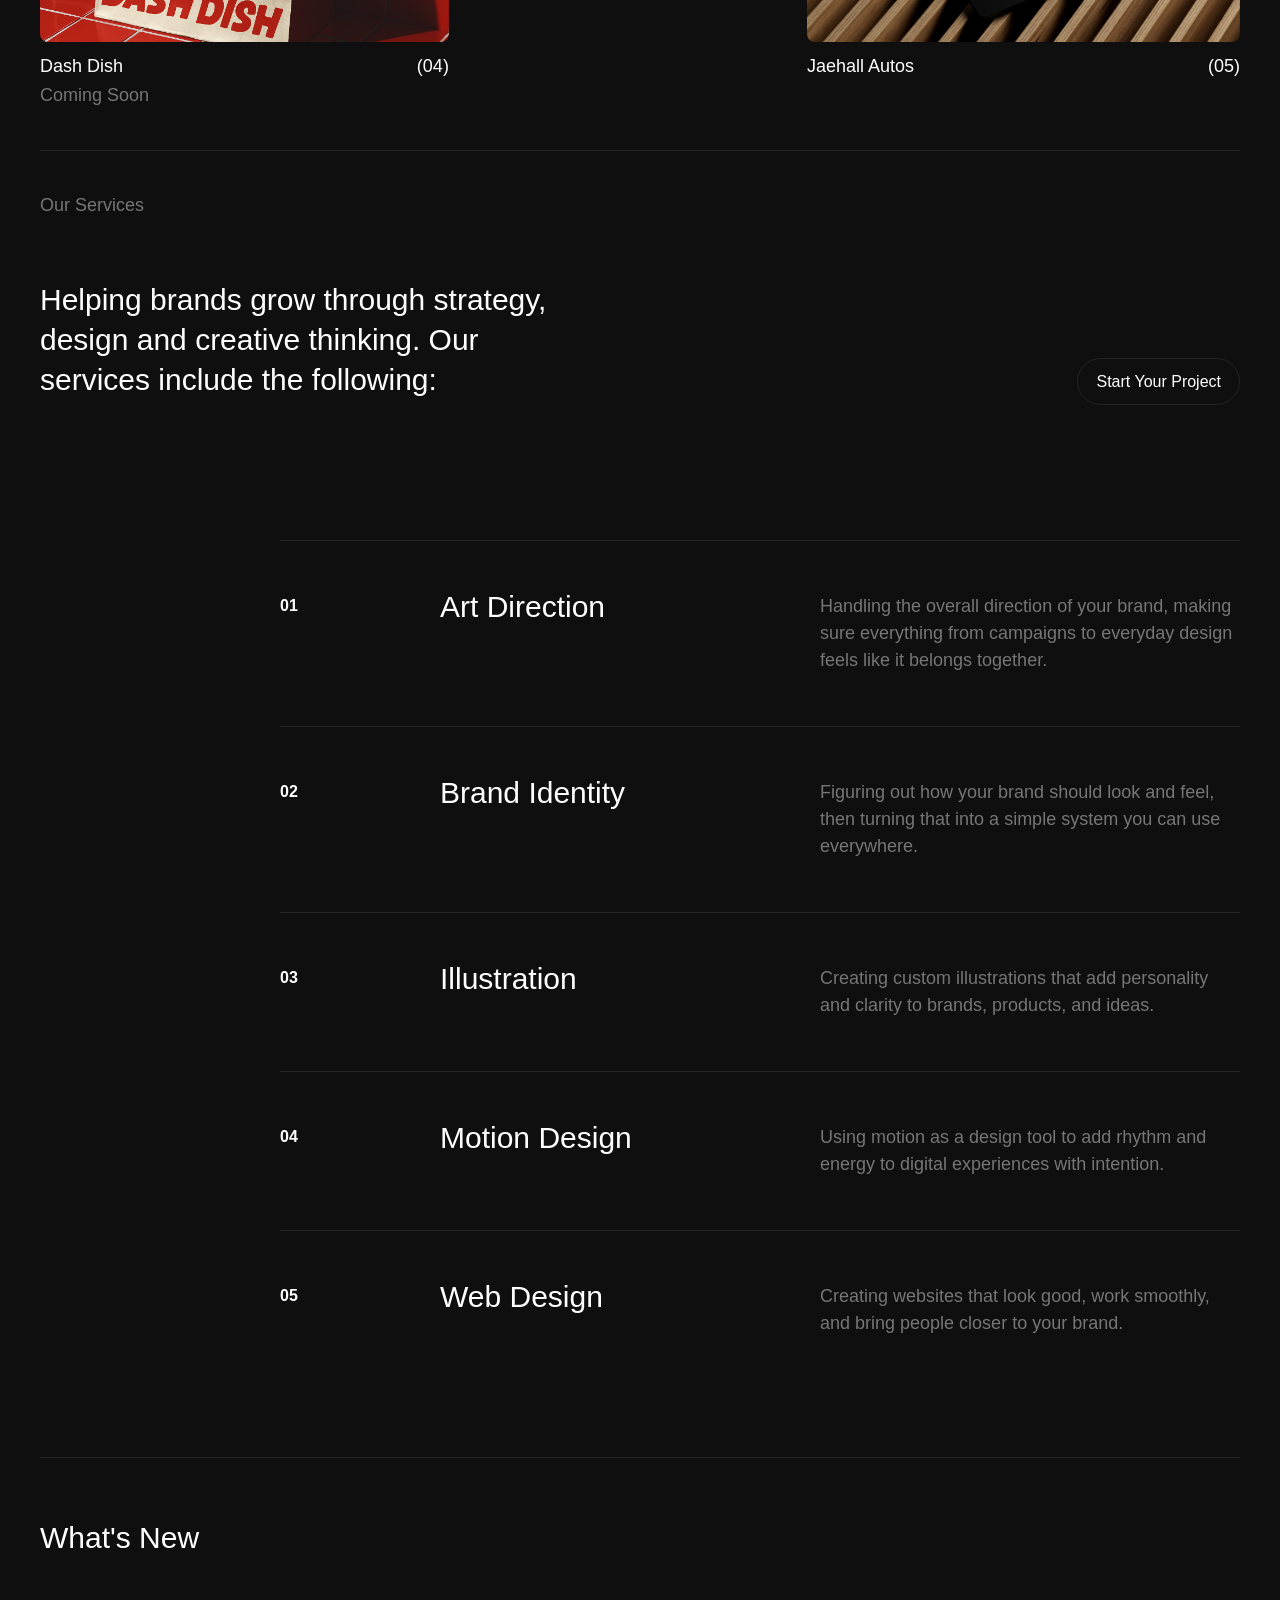
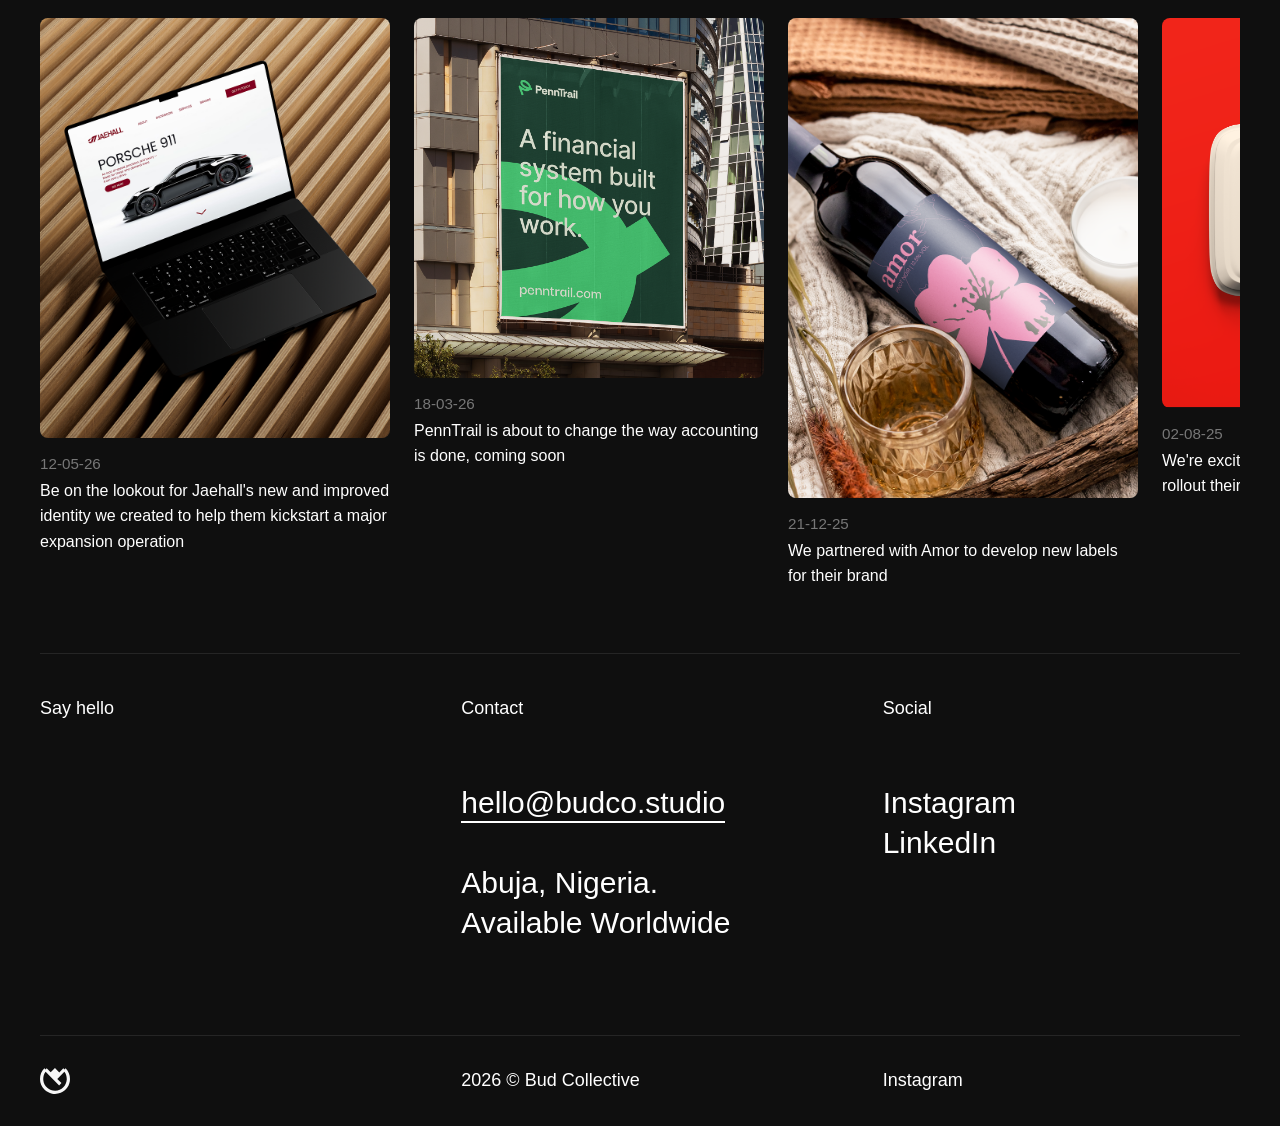
==== commit 8cf4dcb2: "Update index.html" ====
--- a/index.html
+++ b/index.html
@@ -29,7 +29,7 @@
   </div>
 </header>
 
-  <main class="container">
+<main class="container">
     <section class="hero">
 
 <div class="hero-left">
@@ -587,4 +587,4 @@
   </script>
 
 </body>
-</html>+</html>
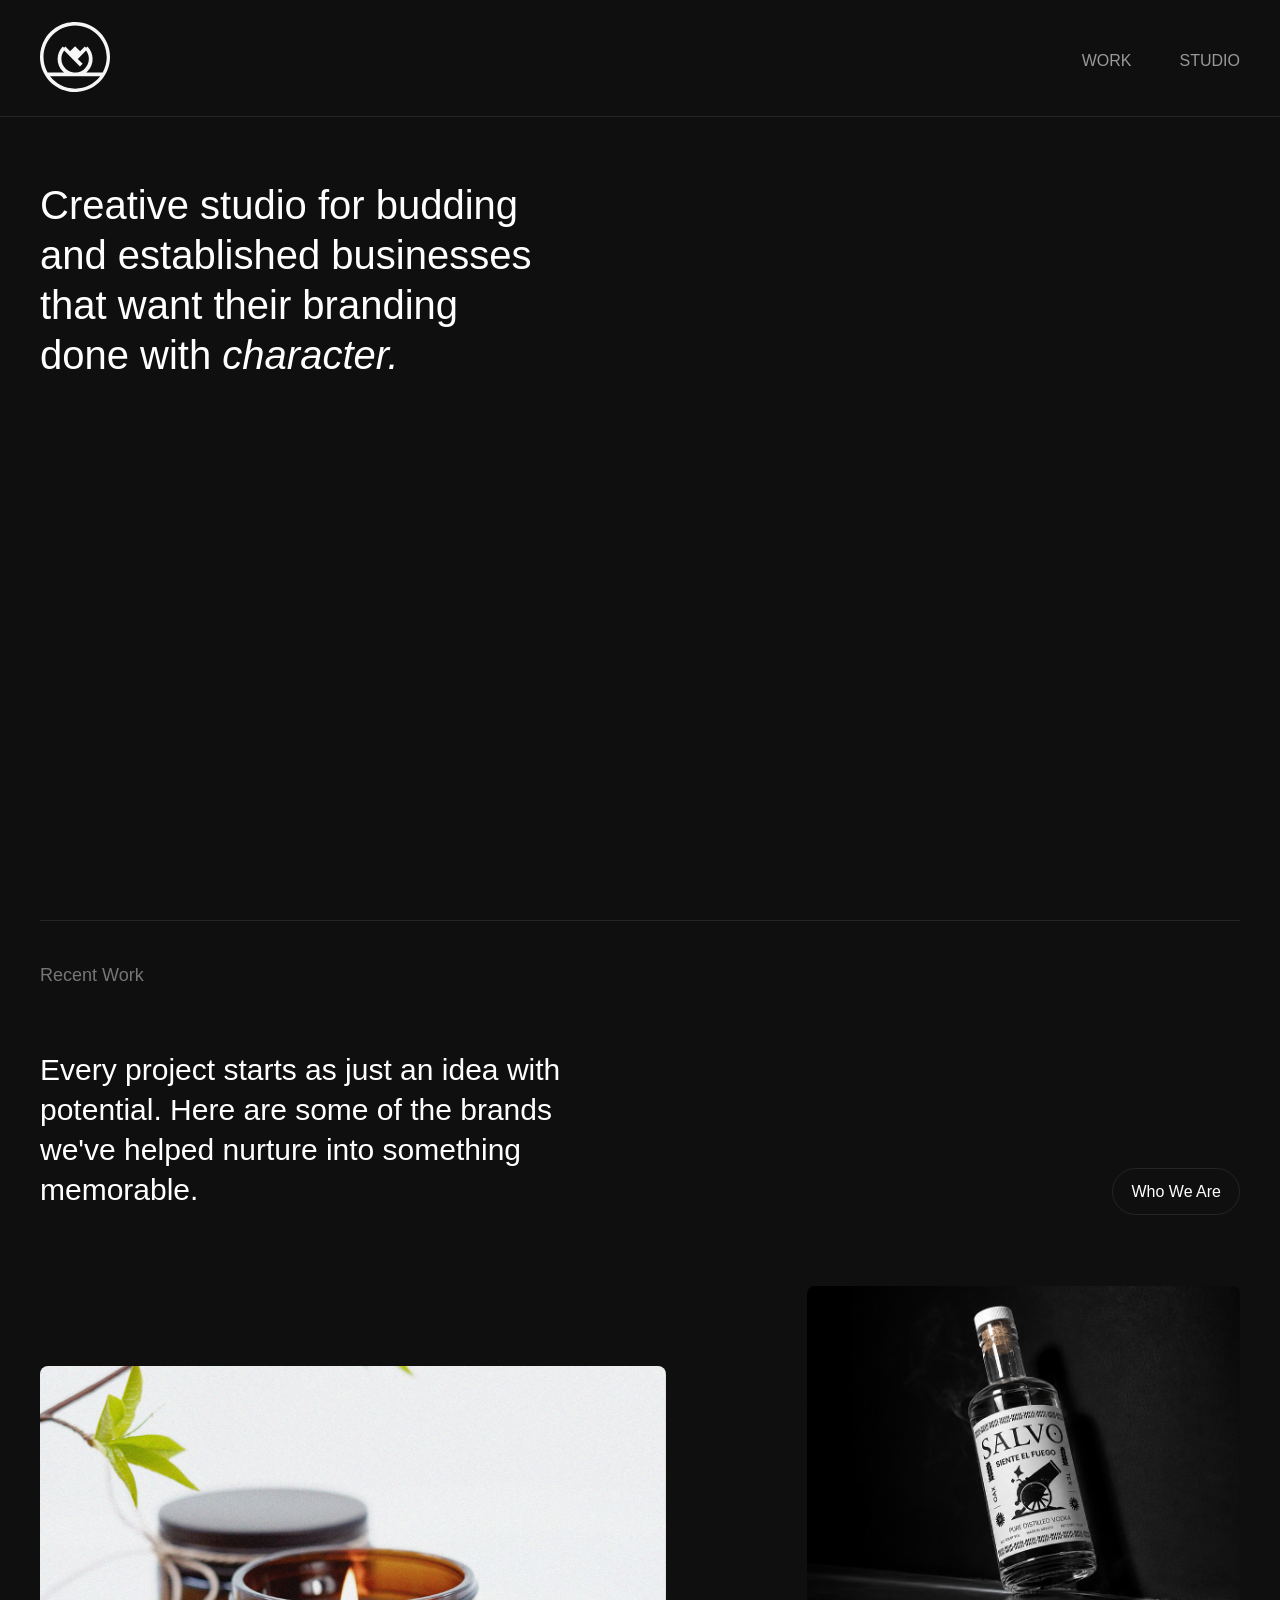
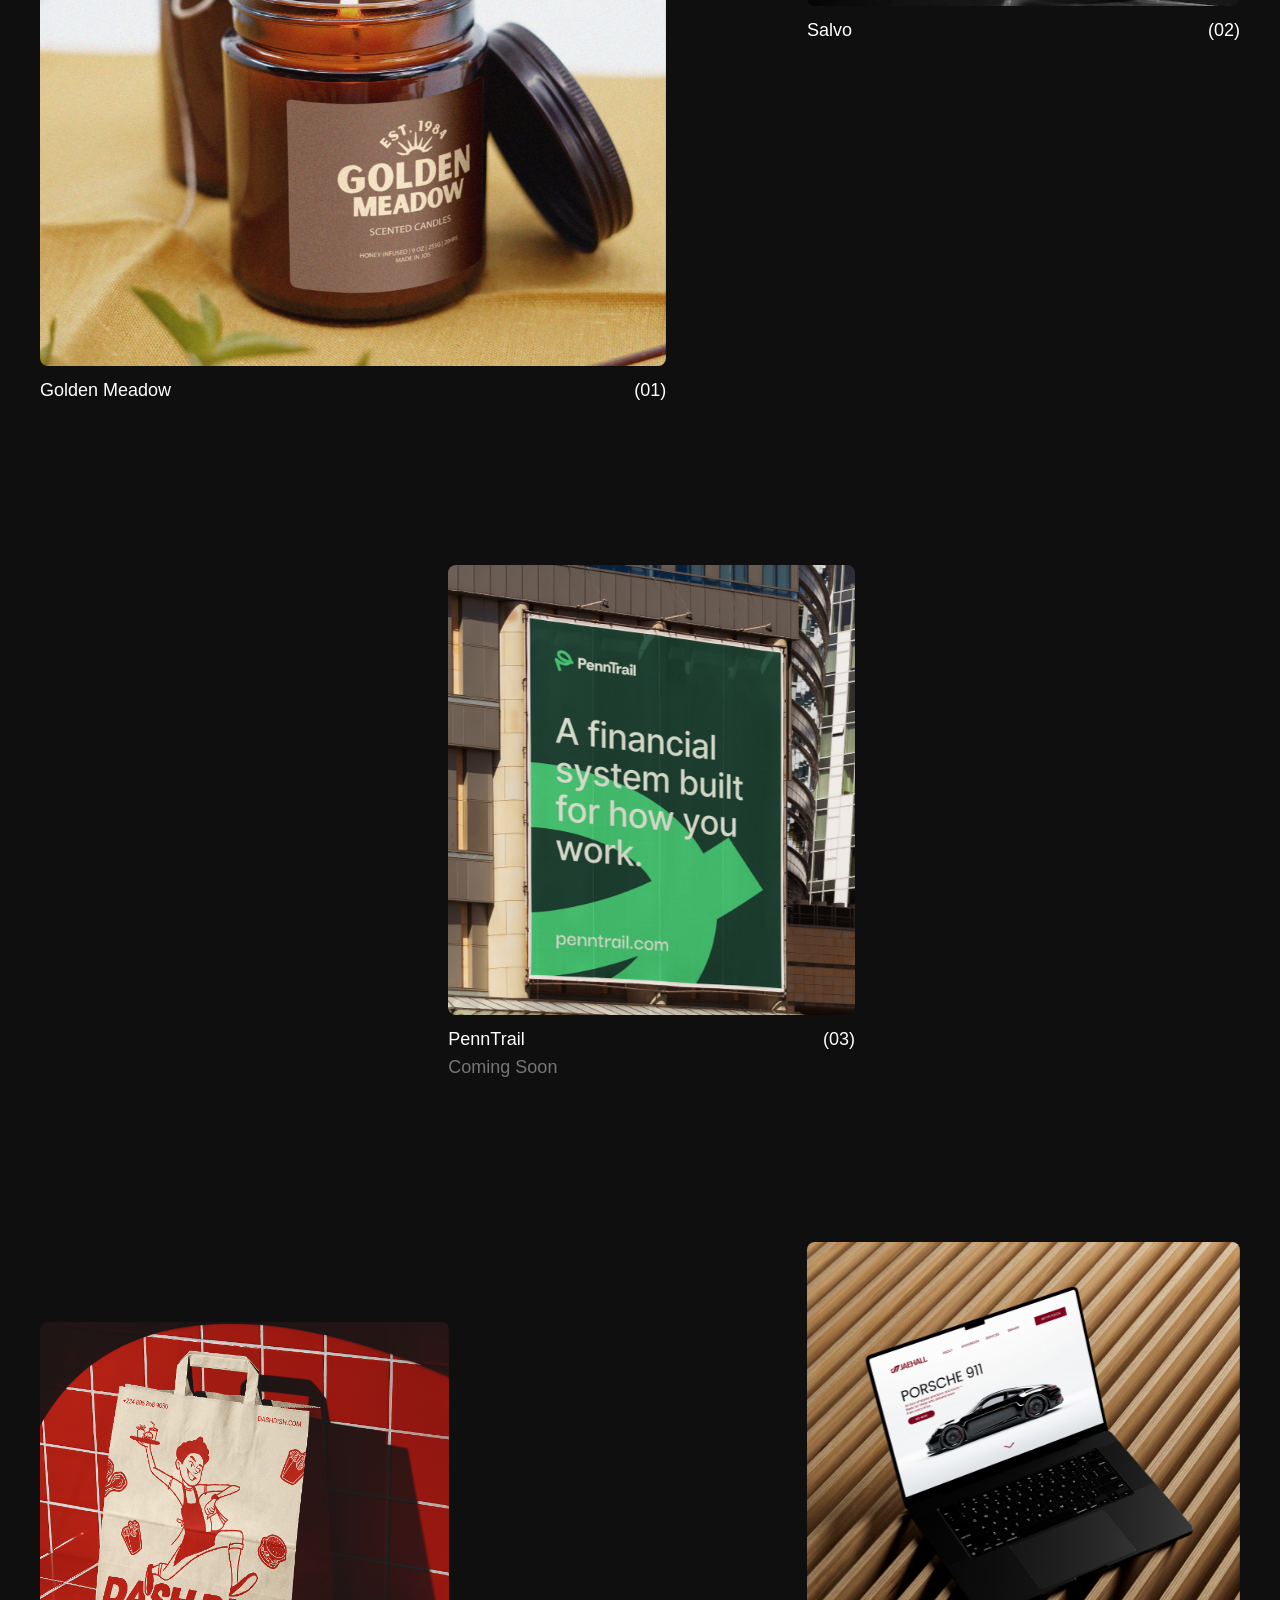
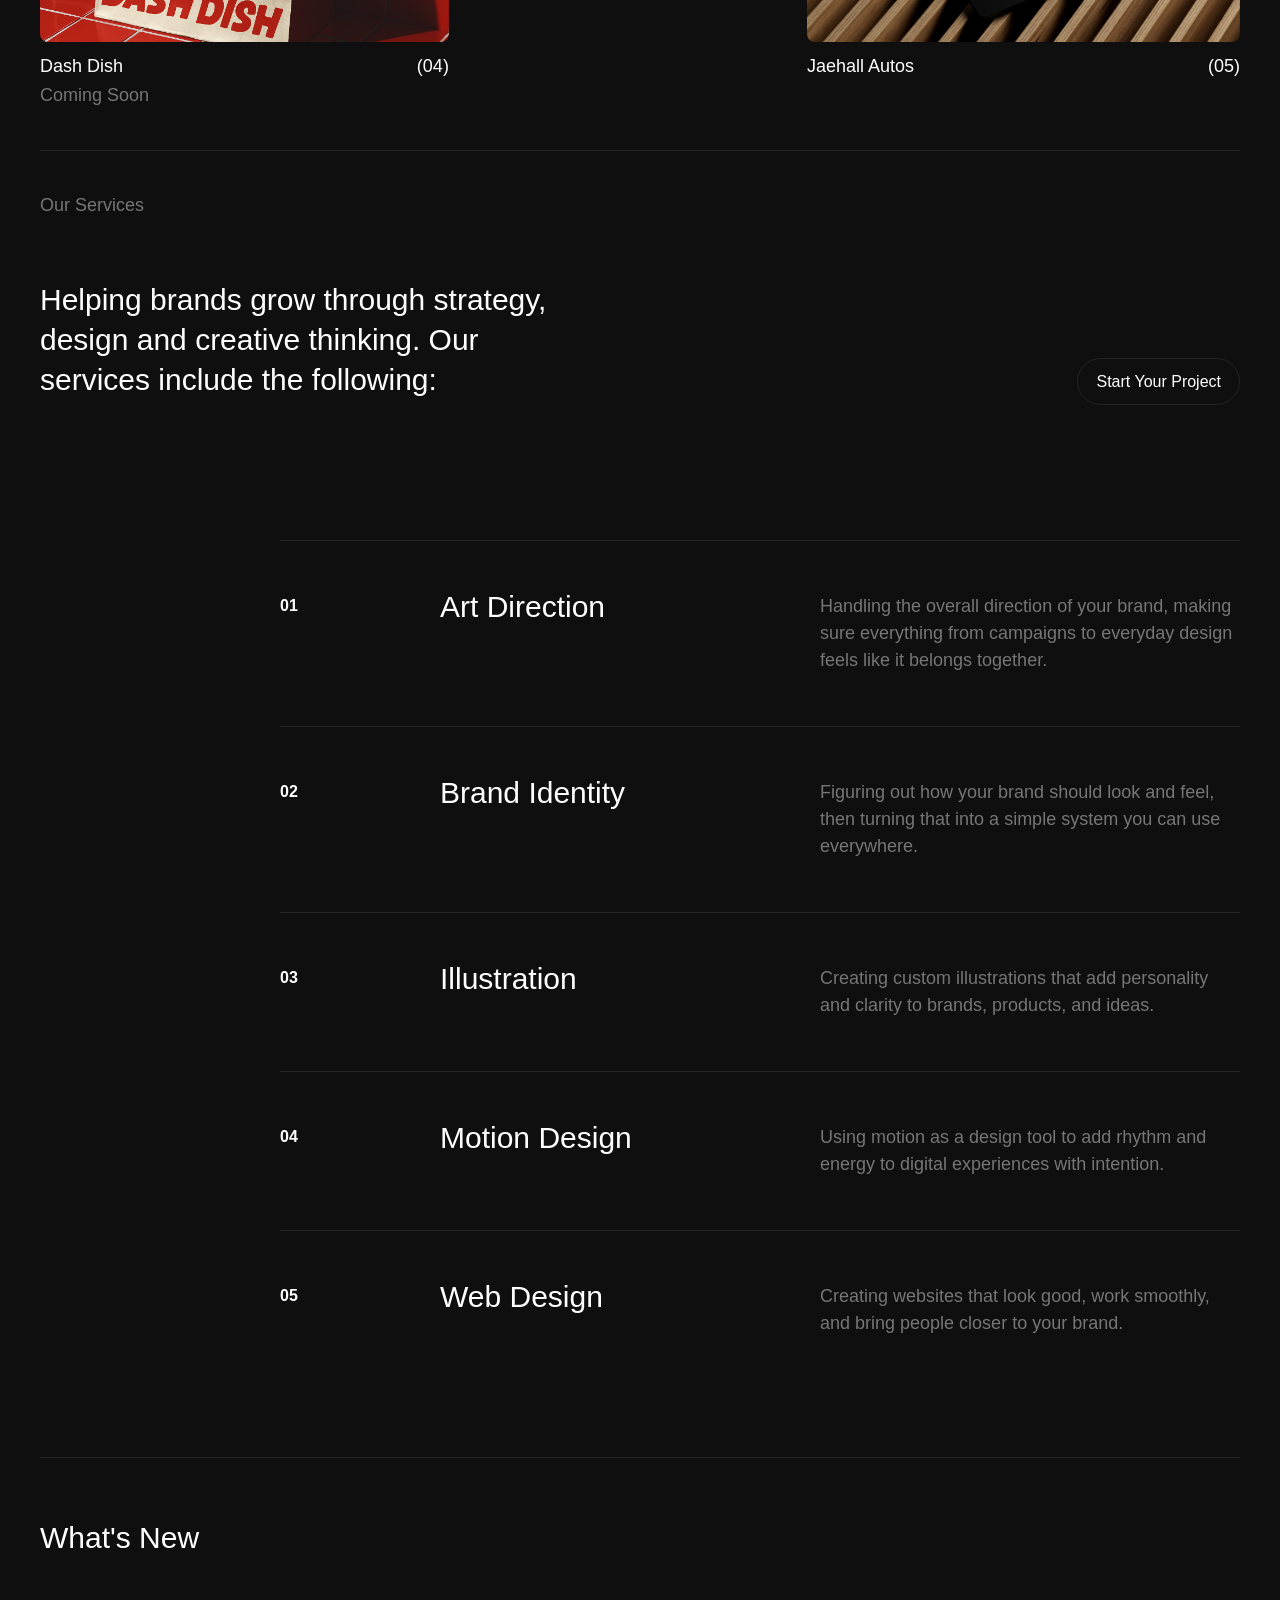
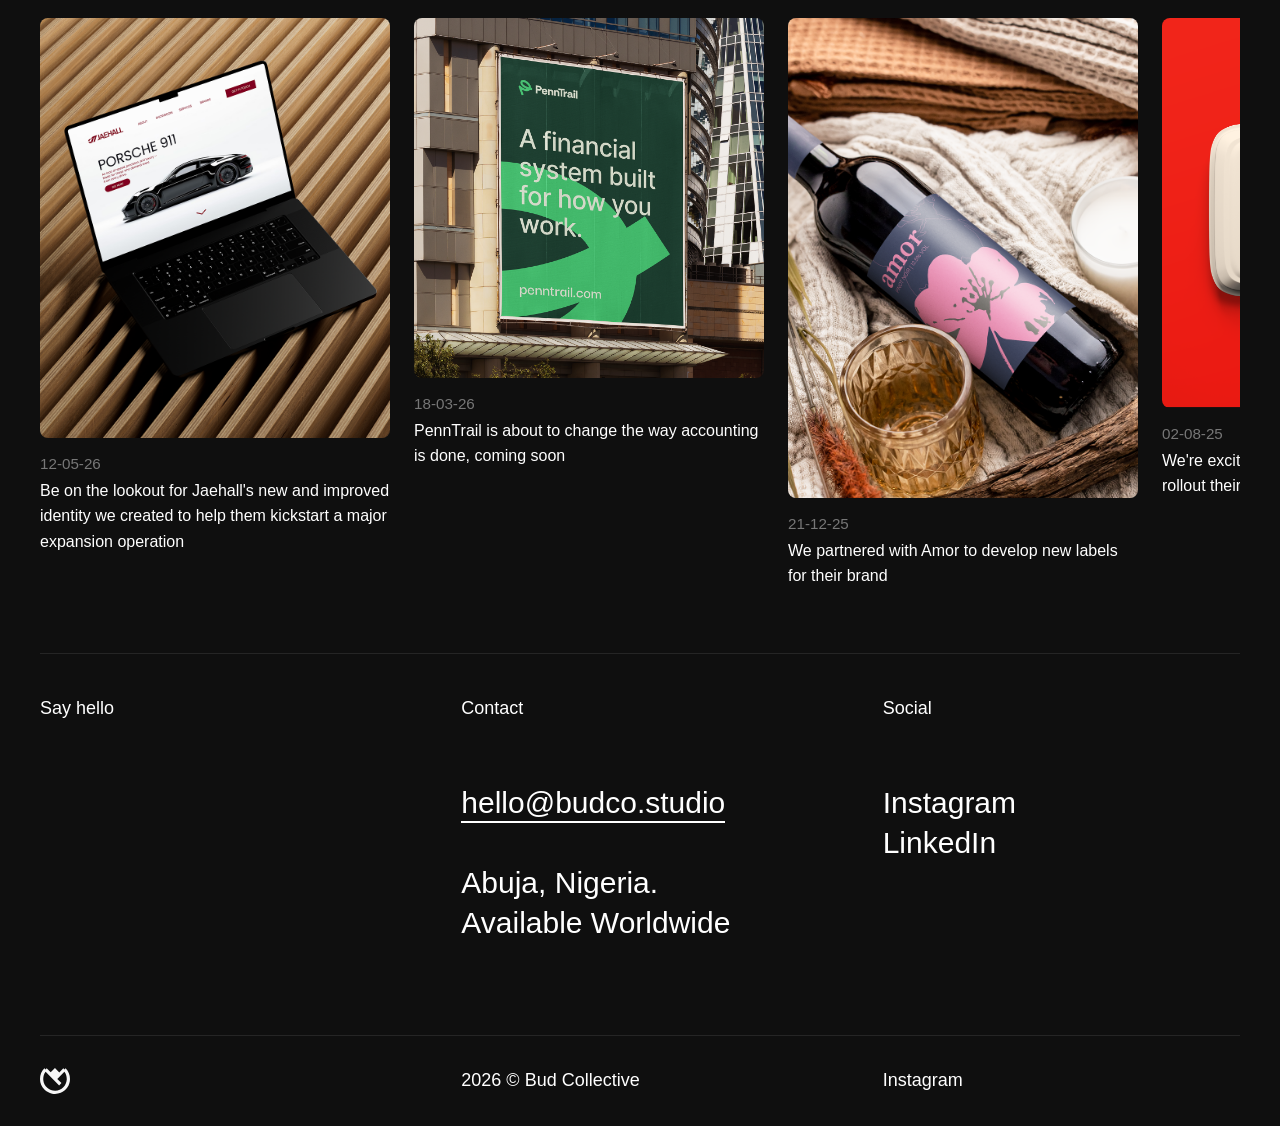
==== commit f7a04f1a: "Add files via upload" ====
--- a/index.html
+++ b/index.html
@@ -4,7 +4,7 @@
   <meta charset="UTF-8" />
   <meta name="viewport" content="width=device-width, initial-scale=1.0"/>
   <meta name="description" content="Bud Co.™ – Helping Brands Bloom">
-  <title>Bud Co.™ – Helping Brands Bloom</title>
+  <title>Bud Co. – Helping Brands Bloom</title>
   <link rel="icon" href="budfavicon.png" type="image/png">
   <link rel="stylesheet" href="style.css" />
 </head>
@@ -29,15 +29,15 @@
   </div>
 </header>
 
-<main class="container">
+  <main class="container">
     <section class="hero">
 
 <div class="hero-left">
 <h1>
-  <span class="line">We partner with budding</span>
+  <span class="line">Creative studio for budding</span>
   <span class="line">and established businesses</span>
   <span class="line">that want their branding</span>
-  <span class="line">done <i>differently.</i></span>
+  <span class="line">done with <i>character.</i></span>
 </h1>
 </div>
 
@@ -66,7 +66,7 @@
 <div class="workhero">
 <div class="work-left">
 <p class="subheading">Recent Work</p>
-<h2>Every project starts as an idea with potential. Here are some of the brands we've helped nurture into something memorable.</h2>
+<h2>Every project starts as just an idea with potential. Here are some of the brands we've helped nurture into something memorable.</h2>
 </div>
 
 <div class="work-right">
@@ -587,4 +587,4 @@
   </script>
 
 </body>
-</html>
+</html>
--- a/style.css
+++ b/style.css
@@ -284,7 +284,7 @@
 
 .hero .line {
   font-family: "Inter", sans-serif;
-  font-weight: 500;
+  font-weight: 400;
   font-size: 40px;
   line-height: 50px;
   letter-spacing: -2%;
@@ -364,6 +364,7 @@
   font-size: 30px;
   padding-right: 40%;
   line-height: 40px;
+  letter-spacing: -2%;
 }
 
 .email {
@@ -1128,7 +1129,8 @@
 }
 
 .whoweare-right img {
-  width: 300px;
+  width: 400px;
+  border-radius: 8px;
 }
 
 .whoweare-description {
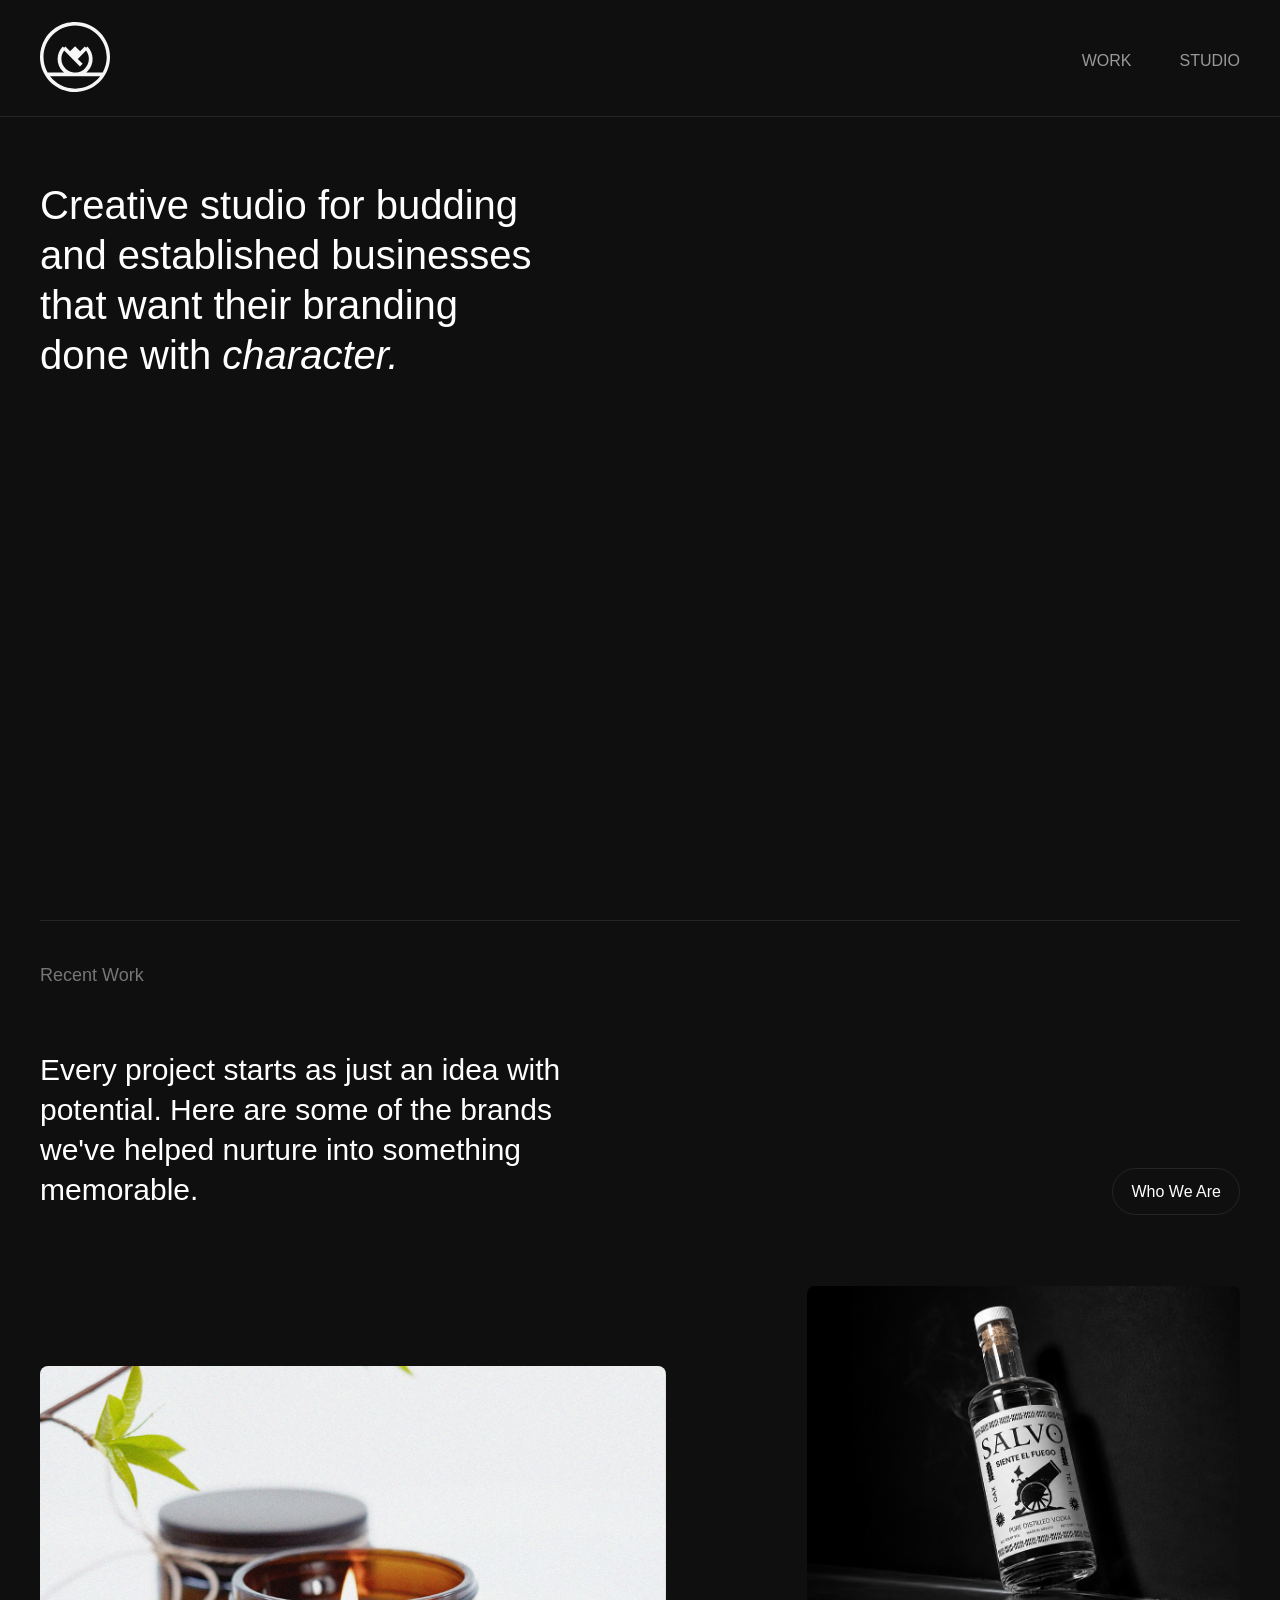
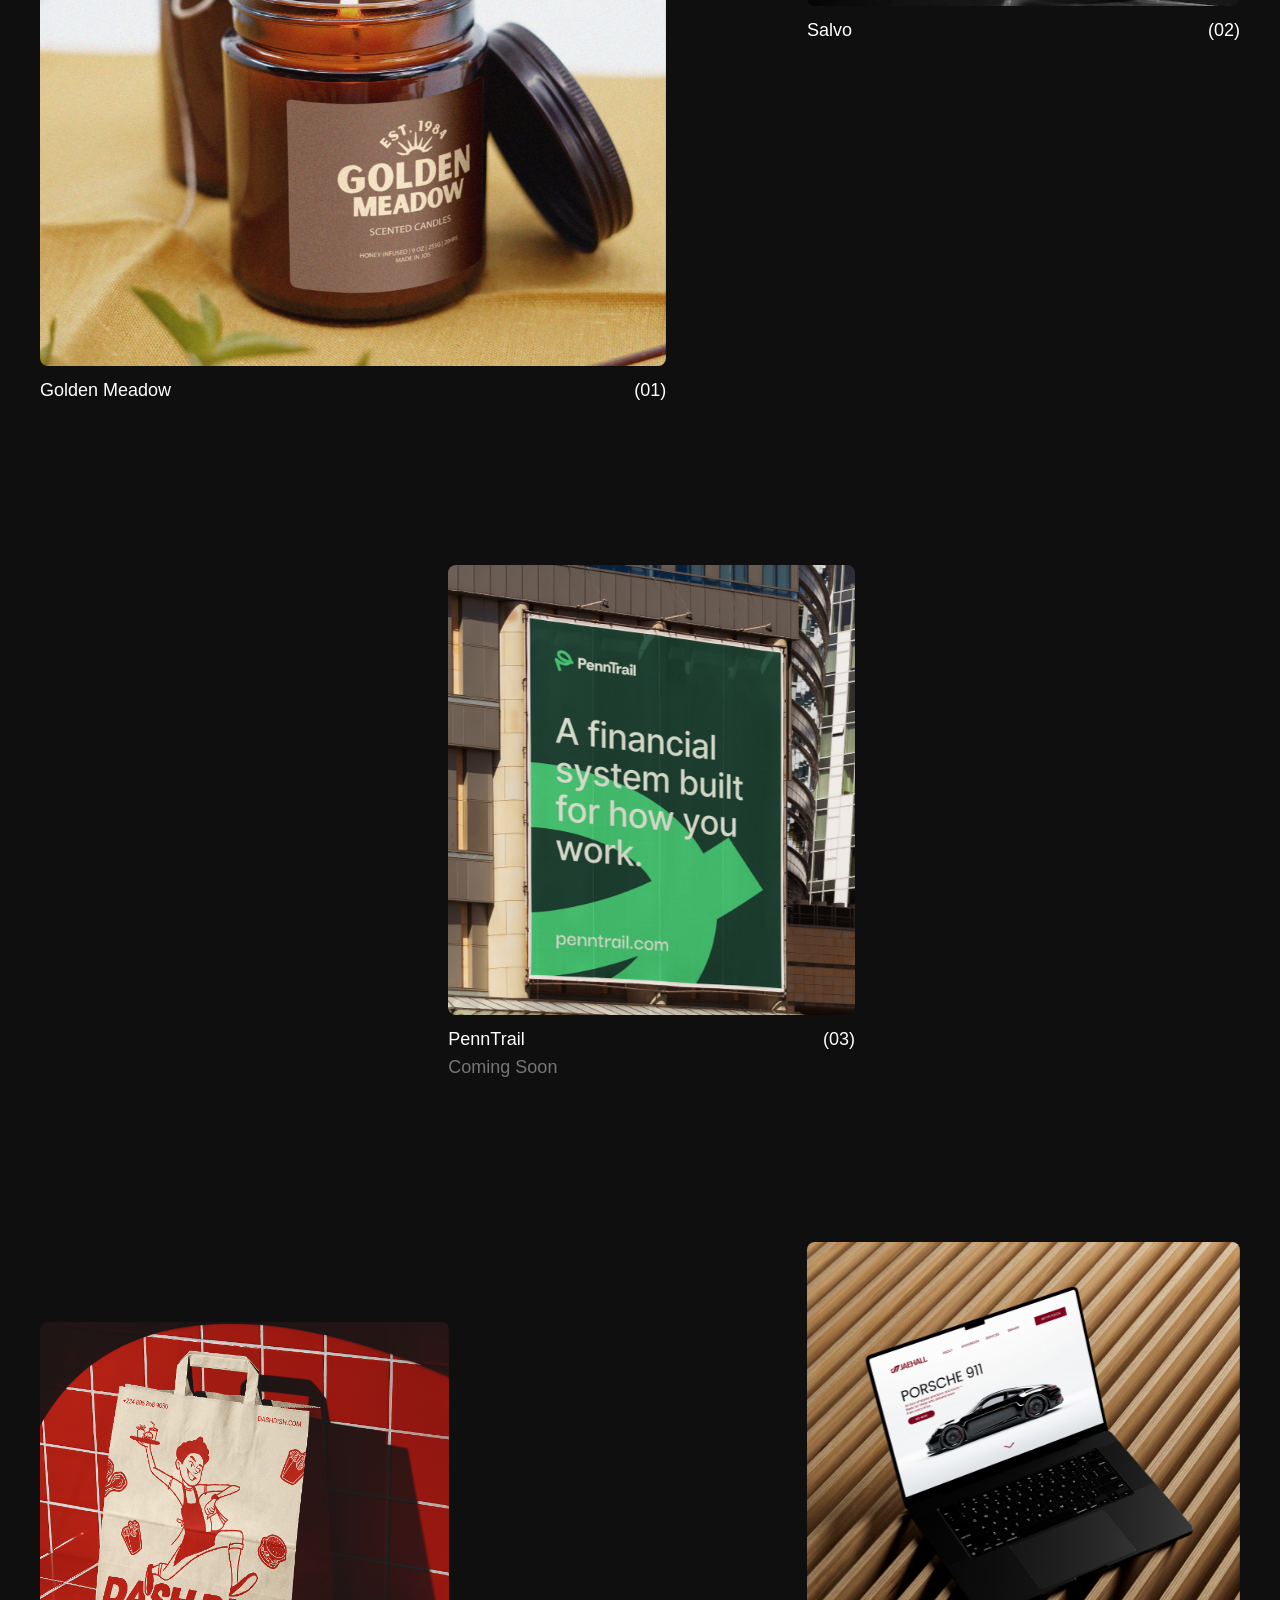
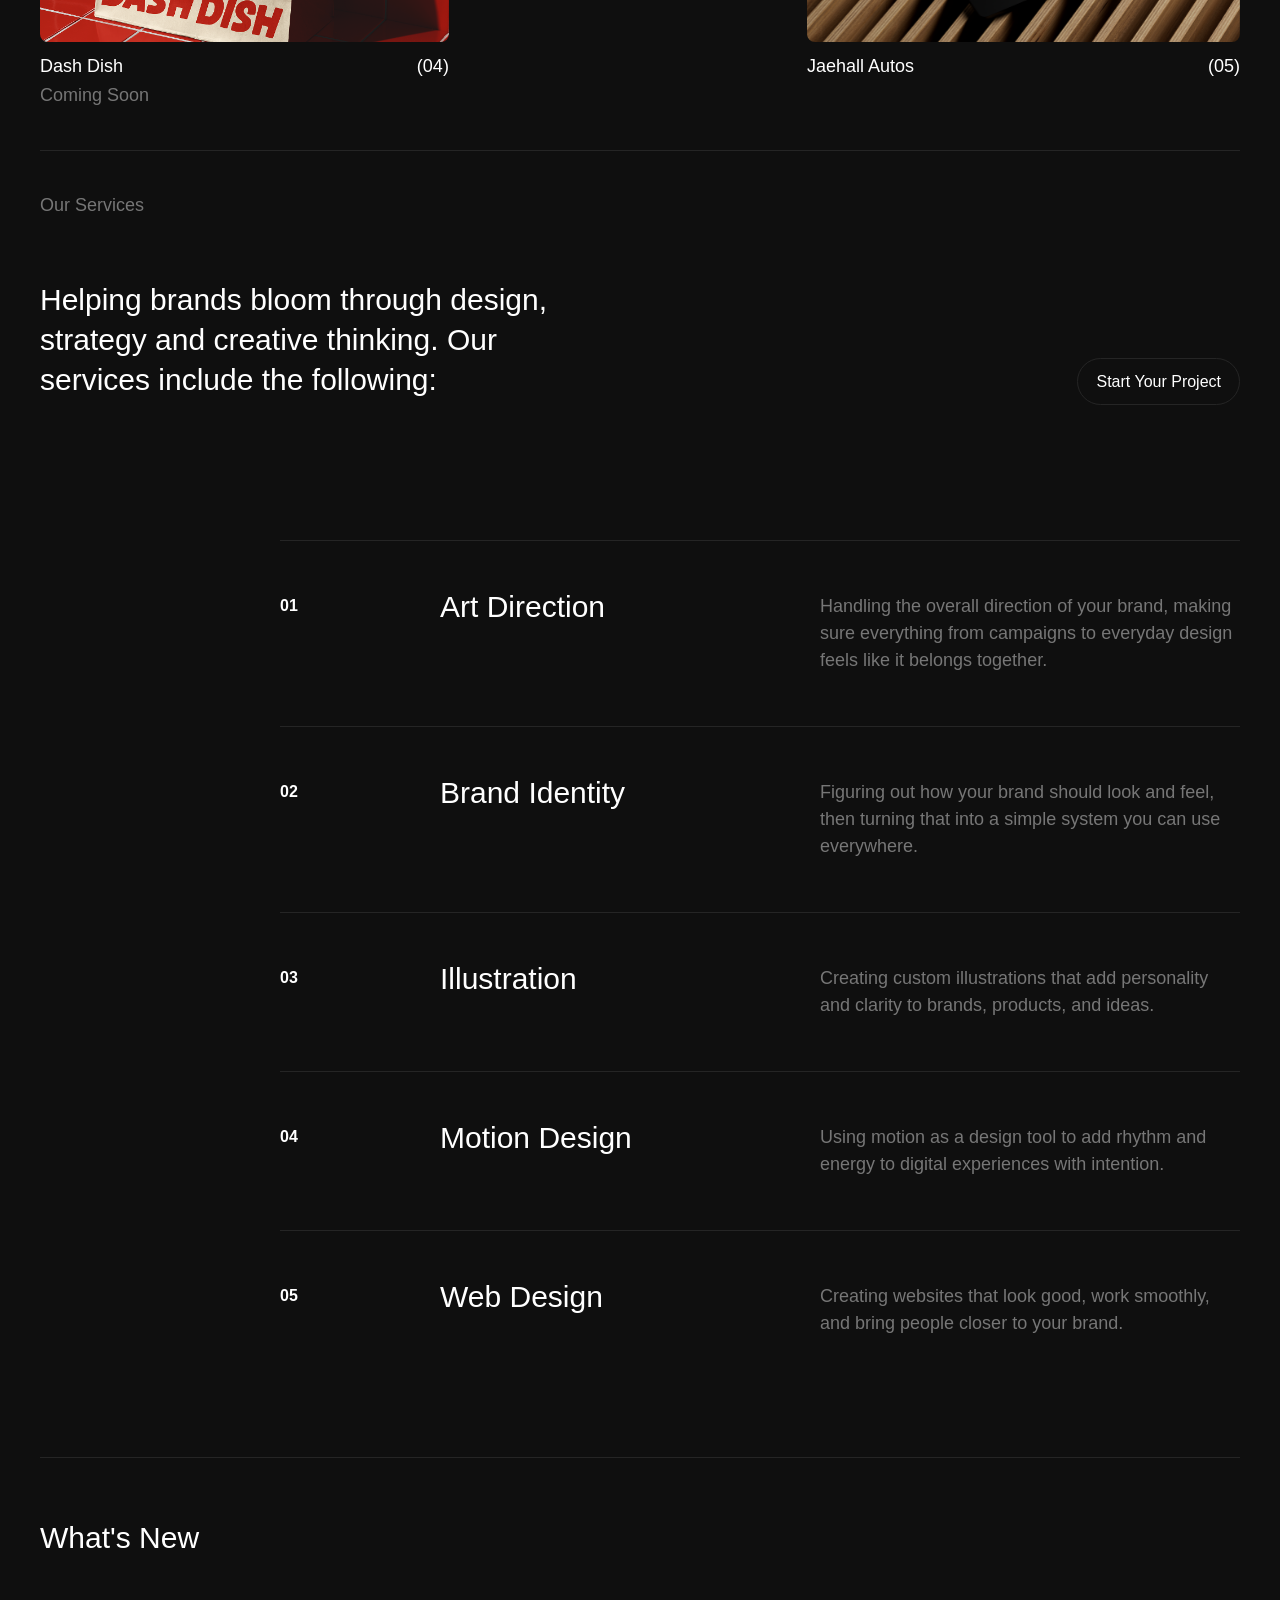
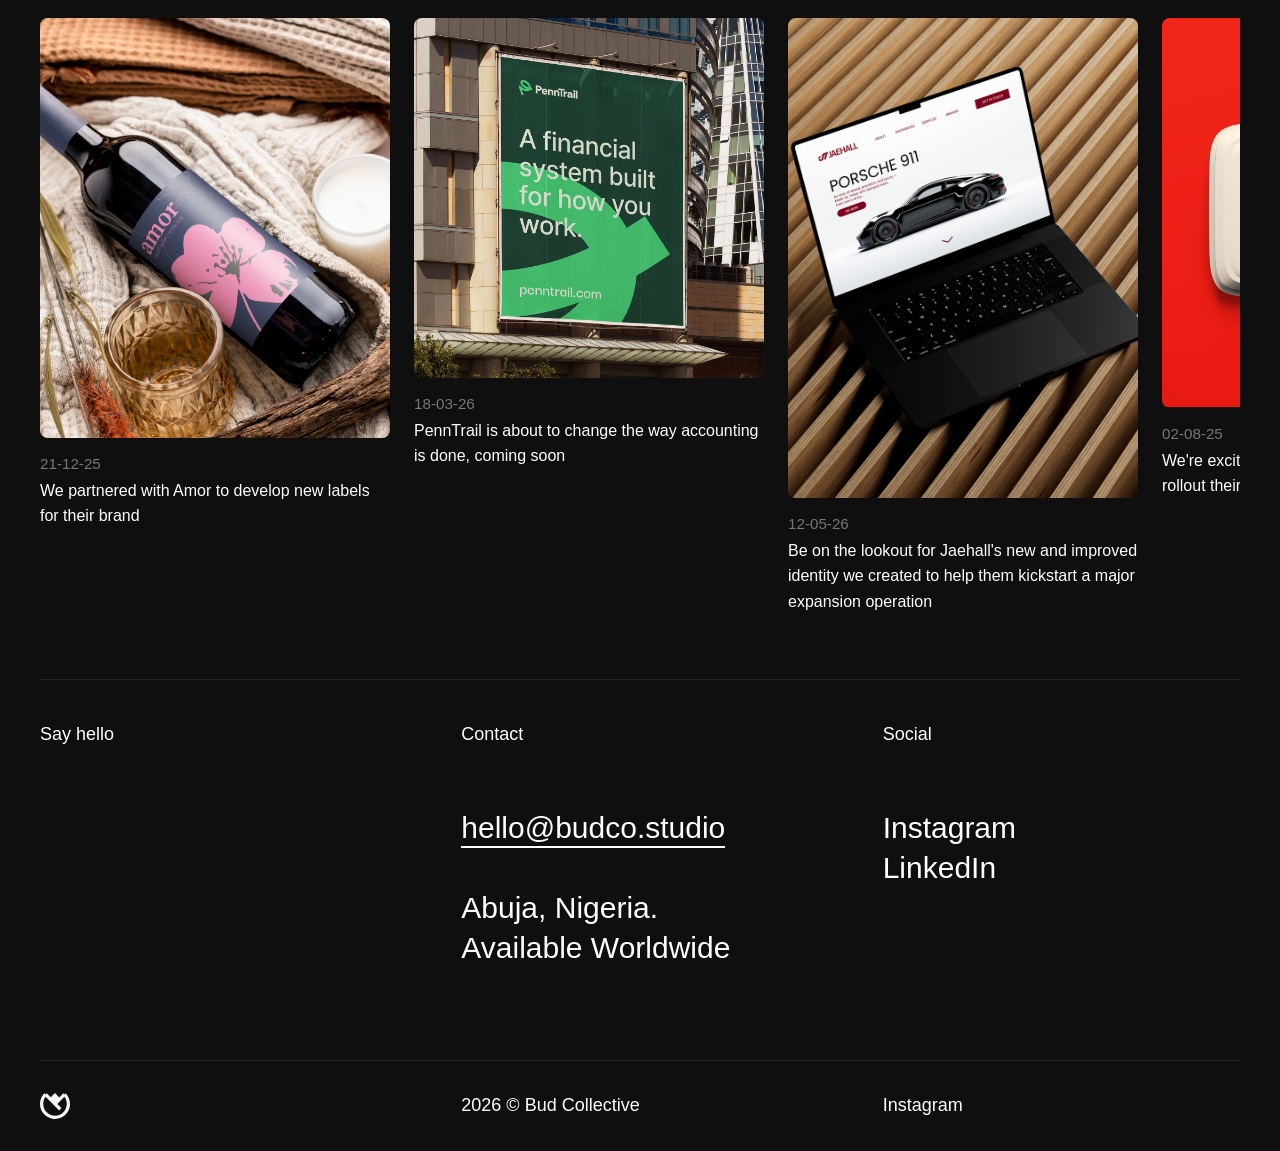
==== commit b67c286d: "Add files via upload" ====
--- a/index.html
+++ b/index.html
@@ -141,7 +141,7 @@
 <div class="serviceshero">
 <div class="services-left">
 <p class="subheading">Our Services</p>
-<h2>Helping brands grow through strategy, design and creative thinking. Our services include the following:</h2>
+<h2>Helping brands bloom through design, strategy and creative thinking. Our services include the following:</h2>
 </div>
 
 <div class="services-right">
@@ -203,11 +203,11 @@
     <div class="carousel-wrapper">
         <div class="carousel">
 
-            <div class="carousel-item">
-                <img src="images/jaehall.png" alt="">
+          <div class="carousel-item">
+                <img src="images/amor.png" alt="">
                 <div class="text">
-                    <p class="subtitle">12-05-26</p>
-                    <p class="title">Be on the lookout for Jaehall's new and improved identity we created to help them kickstart a major expansion operation</p>
+                    <p class="subtitle">21-12-25</p>
+                    <p class="title">We partnered with Amor to develop new labels for their brand</p>
                 </div>
             </div>
 
@@ -220,10 +220,10 @@
             </div>
 
             <div class="carousel-item">
-                <img src="images/amor.png" alt="">
+                <img src="images/jaehall.png" alt="">
                 <div class="text">
-                    <p class="subtitle">21-12-25</p>
-                    <p class="title">We partnered with Amor to develop new labels for their brand</p>
+                    <p class="subtitle">12-05-26</p>
+                    <p class="title">Be on the lookout for Jaehall's new and improved identity we created to help them kickstart a major expansion operation</p>
                 </div>
             </div>
 
